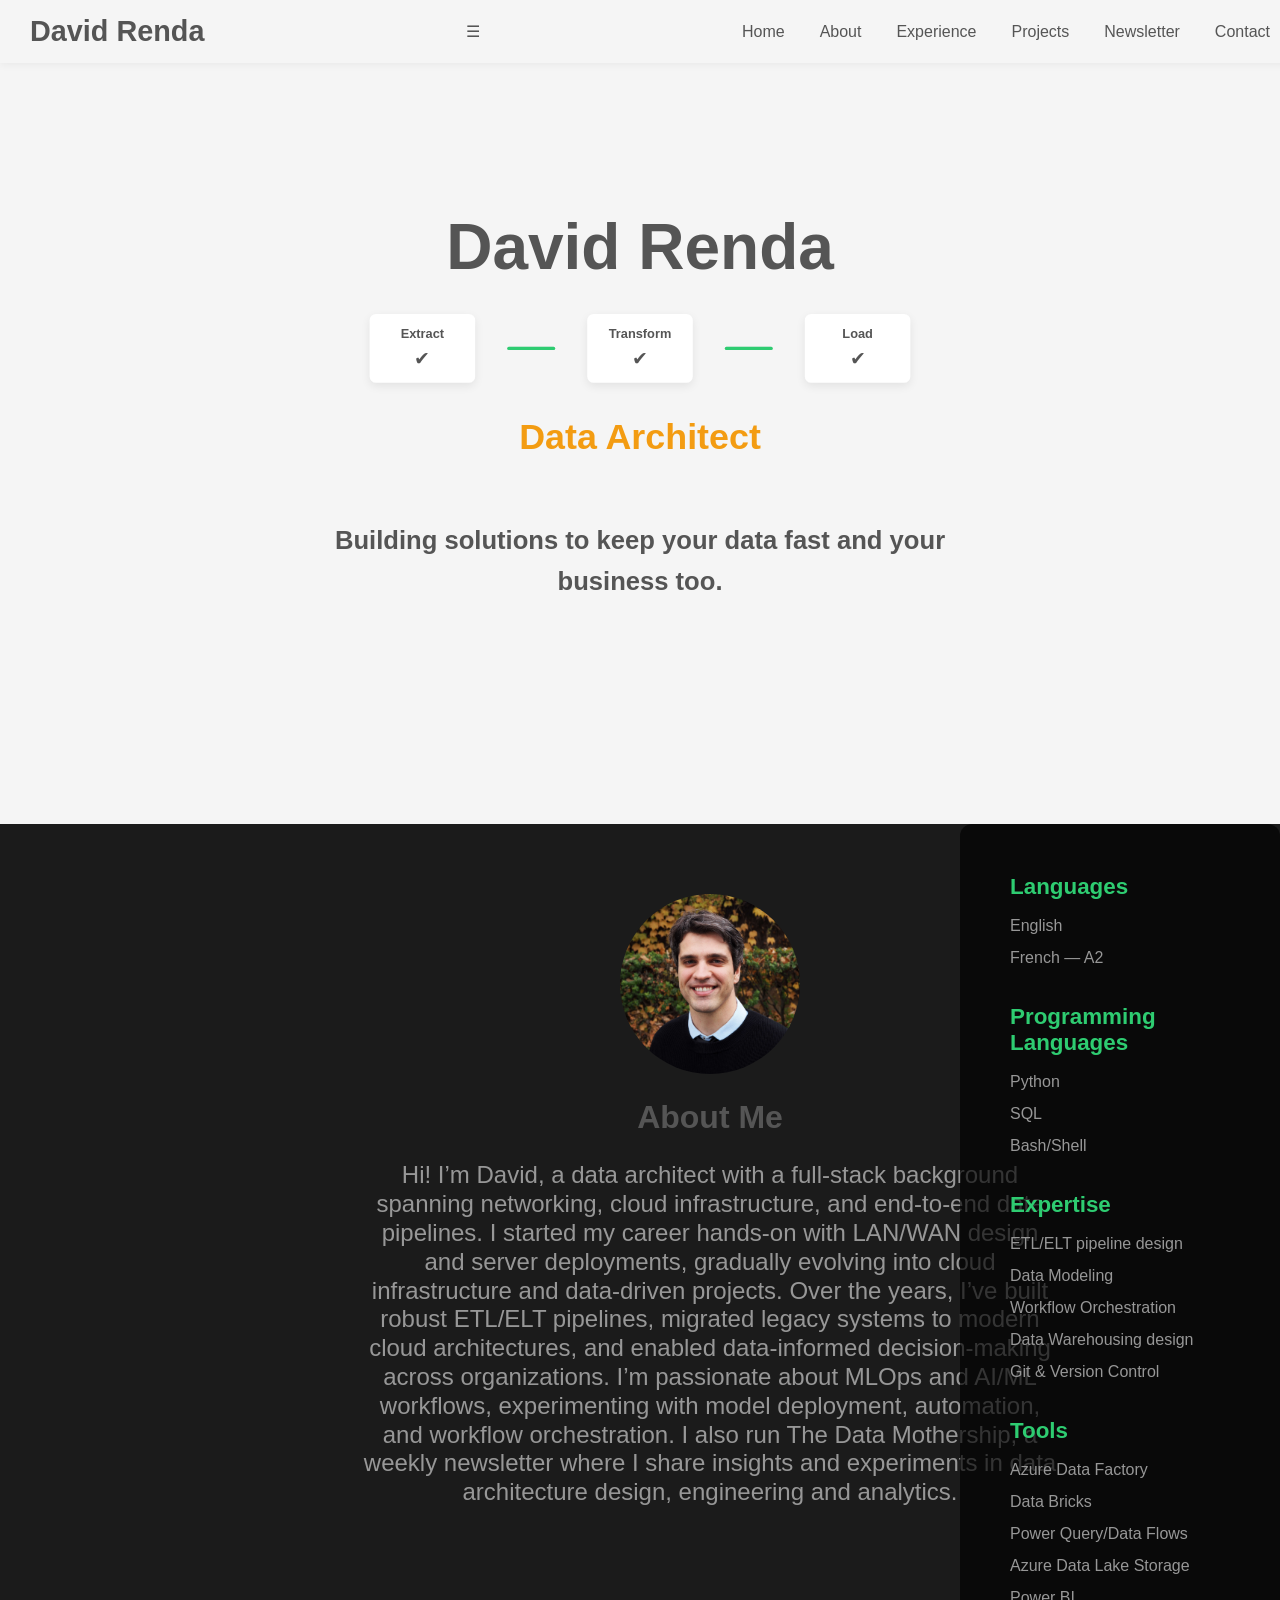
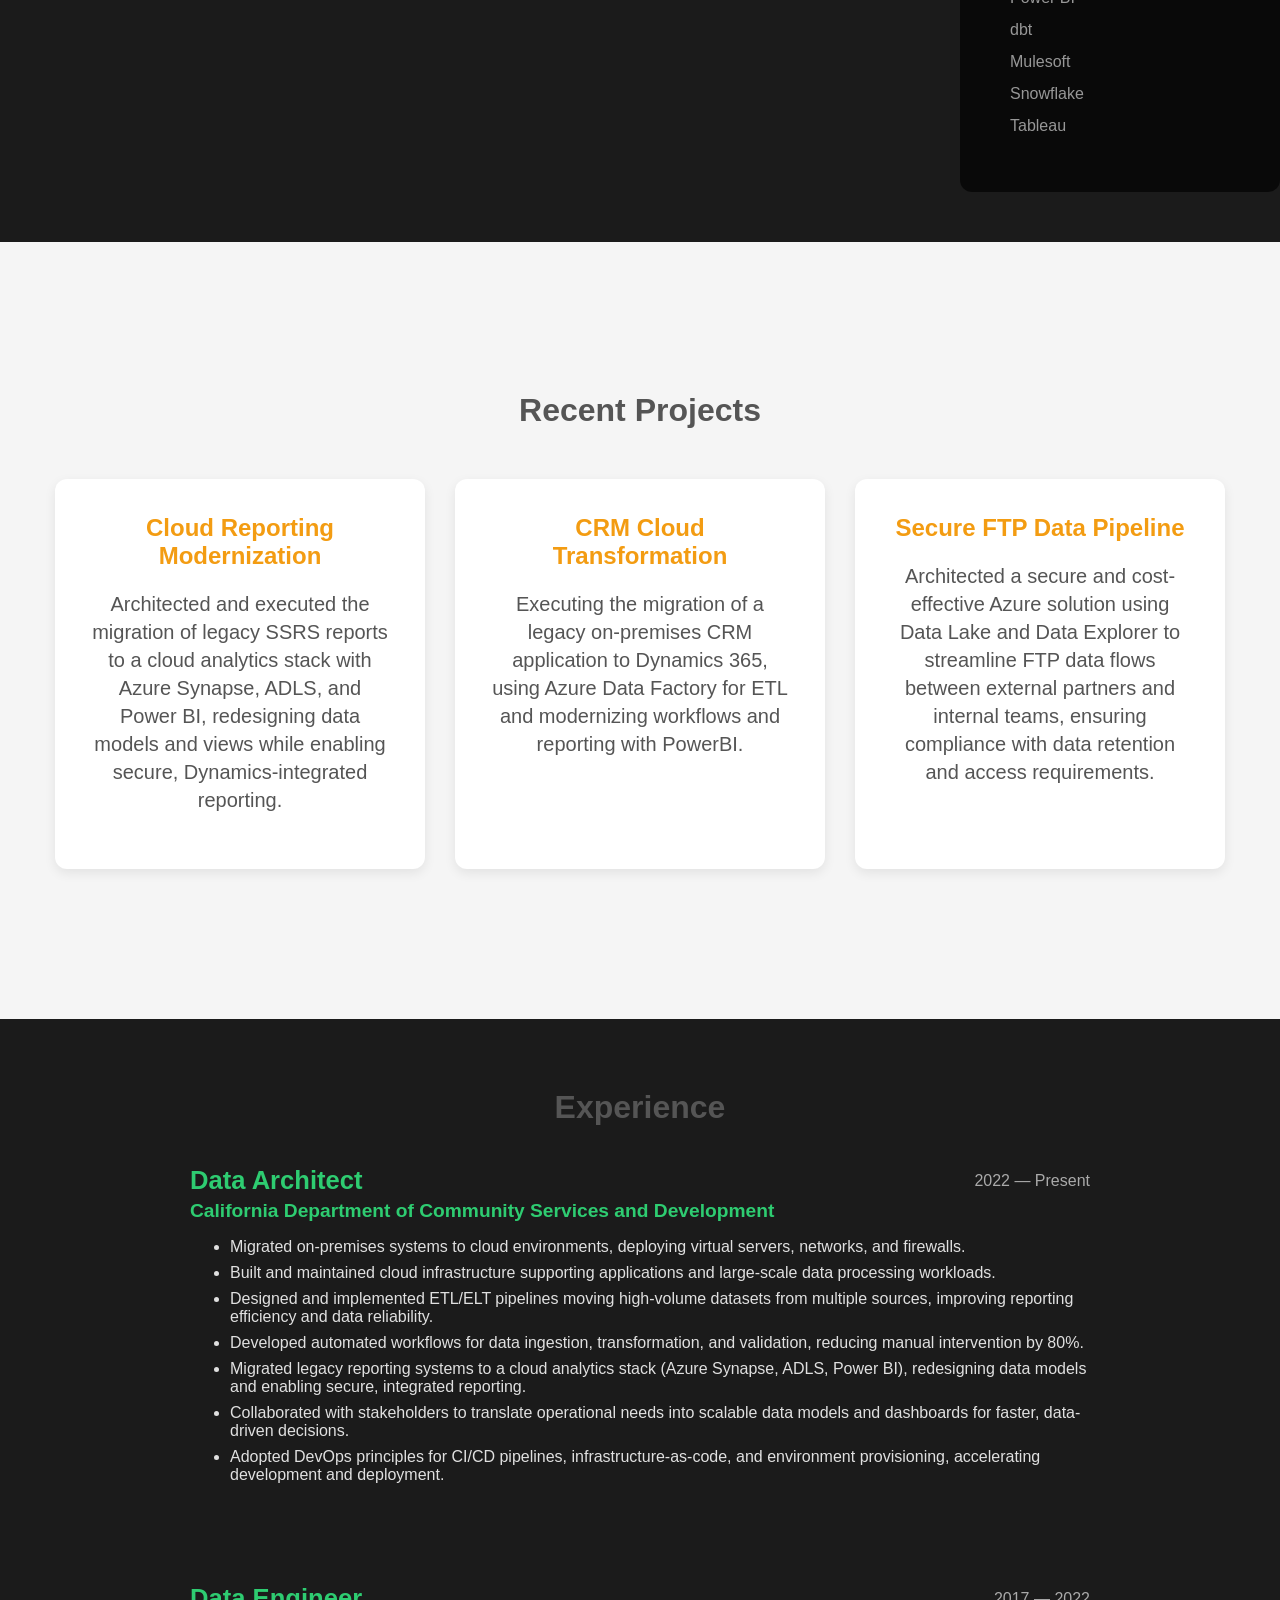
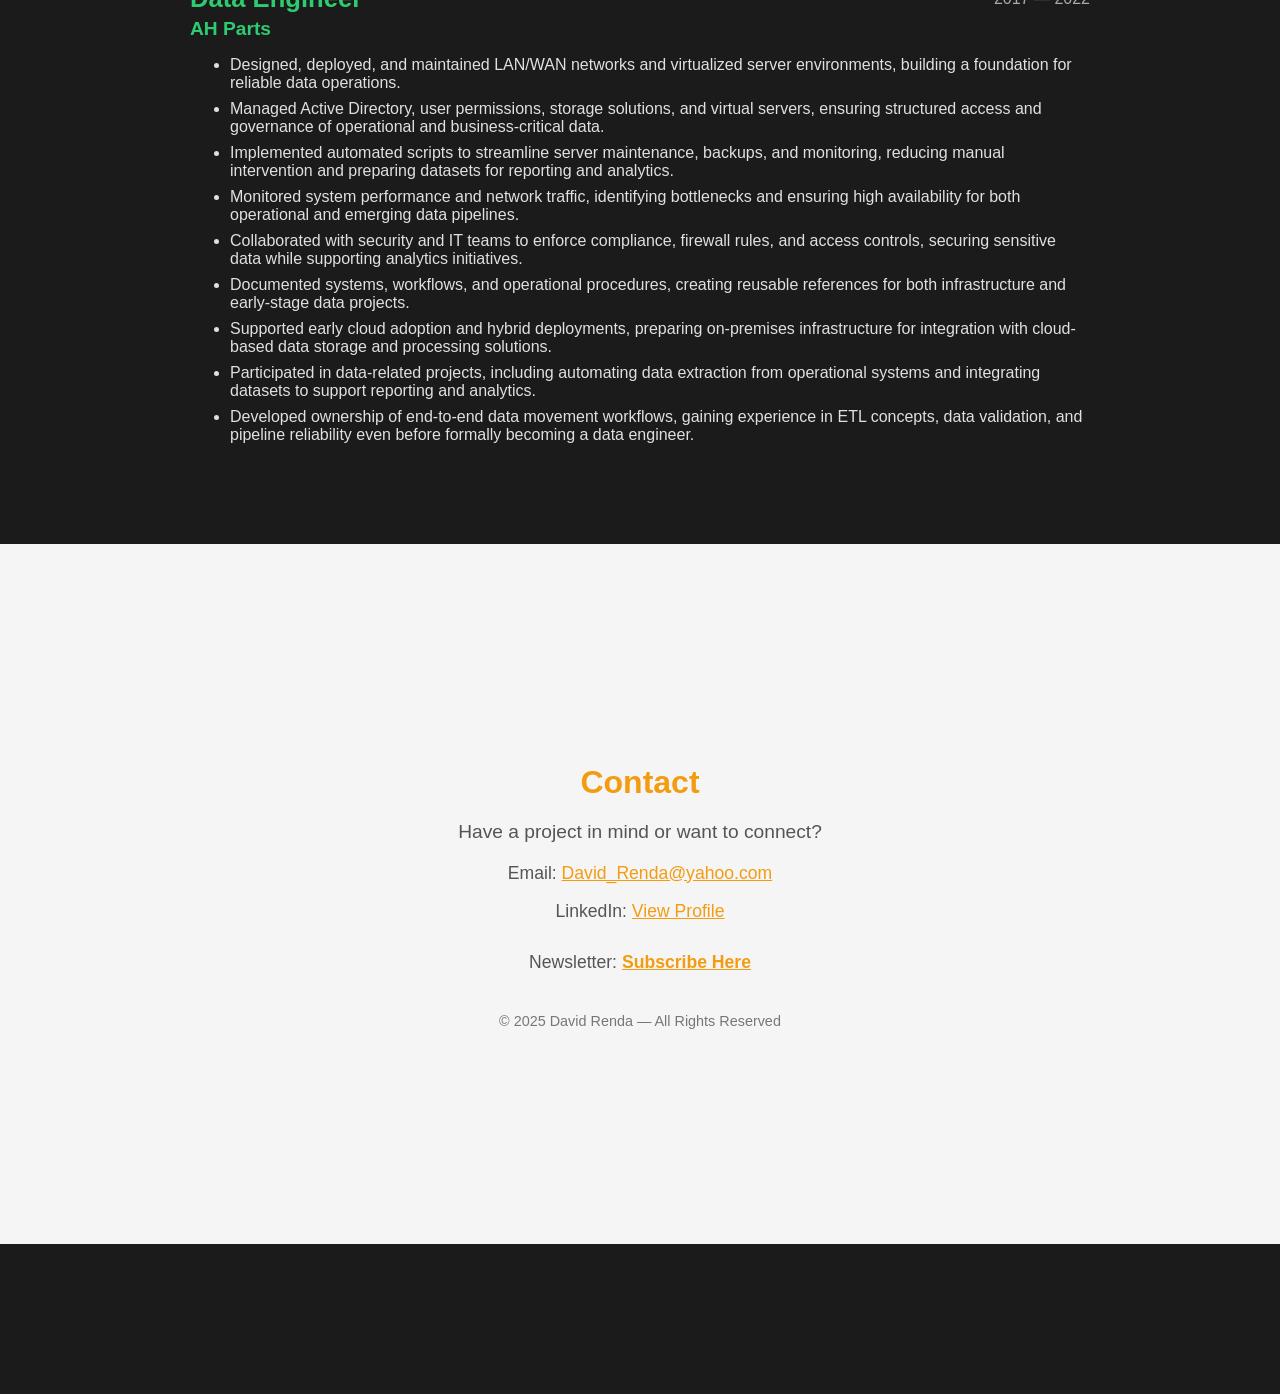
==== index.html @ 86dc1b5b "initial commit - MyWebsiteLocal" ====
<!DOCTYPE html>
<html lang="en">
<head>
<meta charset="UTF-8">
<meta name="viewport" content="width=device-width, initial-scale=1.0">
<title>ETL Pipeline Animation</title>
<style>
  body {
    background: #f5f5f5;
    font-family: 'Inter', sans-serif;
    margin: 0;
    color: #555555;
    
  }

  /* Header */
  header {
    width: 100%;
    background: #f5f5f5;
    display: flex;
    justify-content: space-between;
    align-items: center;
    padding: 15px 30px;
    box-shadow: 0 2px 8px rgba(0,0,0,0.05);
    position: fixed;
    top: 0;
    z-index: 1000;
  }

  .logo {
    font-size: 1.8rem;
    font-weight: 700;
    color: #555555;
    text-decoration: none;
  }
  .logo:hover {
    color: #414141;
  }
  nav {
  display: flex;
  justify-content: flex-end;
  margin-right: 40px;  /* moves it left */
}


  nav ul {
    list-style: none;
    display: flex;
    gap: 35px;
    margin: 0;
    padding: 0;
  }

  nav ul li a {
    text-decoration: none;
    color: #555555;
    font-weight: 500;
    transition: color 0.2s;
  }

  nav ul li a:hover {
    color: #1d1d1d;
  }

  /* Content */
  .content {
    display: flex;
    flex-direction: column;
    align-items: center;
    padding-top: 70px;
    width: 90%;
    max-width: 1000px;
    margin: 0 auto;
  }

  /* Pipeline Name */
  .pipeline-name {
    font-size: 4rem;
    font-weight: 700;
    color: #555555;
    padding-top: 20px;
    margin-bottom: 30px;
    text-align: center;
  }



  /* Pipeline Container */
  .pipeline-container {
    display: flex;
    flex-direction: column;
    align-items: center;
    margin-bottom: 150px;
      transform: scale(0.8);        /* adjust size (0.6–0.9 works well) */
  transform-origin: top center; /* keeps it centered and pulled upward */
  }

  .pipeline {
    display: flex;
    align-items: center;
    gap: 40px;
    margin-bottom: 2rem;
  }

  .stage {
    display: flex;
    flex-direction: column;
    align-items: center;
    min-width: 100px;
    padding: 1rem;
    border-radius: 8px;
    background: #fff;
    box-shadow: 0 4px 12px rgba(0,0,0,0.08);
    position: relative;
  }

  .stage-name {
    margin-bottom: 0.5rem;
    font-weight: 600;
  }

  .status {
    font-size: 1.5rem;
    opacity: 0;
    transition: opacity 0.3s;
    
  }

  .line {
    width: 60px;
    height: 4px;
    background: #ddd;
    border-radius: 2px;
    position: relative;
  }

  .line.active::after {
    content: '';
    position: absolute;
    left: 0;
    top: 0;
    height: 100%;
    width: 0%;
    background: #2ECC71;
    border-radius: 2px;
    animation: fillLine 0.8s forwards;
  }

  @keyframes fillLine {
    from { width: 0%; }
    to { width: 100%; }
  }

  /* Output Container */
  .output-container {
    position: relative;
    min-height: 150px; /* reserve vertical space */
    width: 100%;
    max-width: 500px;
    text-align: center;
    margin-top: 30px;
  }

  #running {
    font-weight: 700;
    font-size: 1.5rem;
    margin-top: 0px;
    color: #555555;
    position: absolute;
    top: 0;
    left: 0;
    width: 100%;
  }

.result {
  position: absolute;
  top: 0;

  left: 50%;
  transform: translateX(-50%);

  width: auto;          /* allow natural width */
  padding: 0 8px;

  white-space: nowrap;  /* <<< prevents wrapping */

  font-size: 2.8rem;
  font-weight: 700;
  color: #F39C12;
  min-height: 150px;
  margin-top: -20px;
  opacity: 0;
  transition: opacity 1s ease;
  text-align: left;
  display: block;
}


.result ul {
  list-style-type: disc;
  padding-left: 20px;  /* indent for bullets */
  margin: 0;
}

.result li {
  margin-bottom: 1em;  /* double spacing */
}






  .fade-in {
    opacity: 1 !important;
    transition: opacity 1.2s ease;
  }

  /* Section Titles */
  .section-title {
    font-size: 2rem;
    font-weight: 700;
    text-align: center;
    margin-top: 20px;
    margin-bottom: 0px;
    color: #555555;
  }
.about-layout {
  display: flex;
  flex-direction: column;   /* stacked, same as before */
  align-items: center;      /* keeps it centered */
  gap: 25px; 
  margin-top: 70px;               /* clean spacing between image + text */
}

  /* About Me */
  .about-me {
    font-size: 1.5rem;
    line-height: 1.2;
    text-align: center;
    max-width: 700px;
    color: #979797;
    margin-bottom: 120px;
  }

  .photo-circle {
    width: 180px;
    height: 180px;
    border-radius: 50%;
   
    margin: 0 auto auto;
    background-image: url('Portrait.jpg');
    background-size: 135%;
    background-position: 40% center;
    background-repeat: no-repeat;
    margin-bottom: -20px;
    
    
  }

  /* Projects Section */
  .projects {
    width: 100%;
    margin-bottom: 150px;
    margin-top: 150px;
    
  }

  .project-tiles {
    display: flex;
    gap: 30px;
    justify-content: center;
    flex-wrap: wrap;
  }

  .project-tile {
    background: #fff;
    flex: 1 1 250px;
    max-width: 300px;
    padding: 35px;
    border-radius: 12px;
    box-shadow: 0 4px 12px rgba(0,0,0,0.08);
    text-align: center;
    transition: transform 0.2s, box-shadow 0.2s;
    margin-top: 50px;
  }

  .project-tile:hover {
    transform: translateY(-5px);
    box-shadow: 0 8px 20px rgba(0,0,0,0.12);
  }

  .project-tile h3 {
    margin-top: 0;
    margin-bottom: 10px;
    font-size: 1.5rem;
    color: #F39C12;
  }

  .project-tile p {
    font-size: 1.25rem;
    color: #555555;
    line-height: 1.4;
  }
.experience-section {
  width: 100%;
  background: #1b1b1b;
  padding: 50px 0 150px 0;
  text-align: center;
}
.experience-item:first-of-type {
  margin-top: 40px; /* pushes companies downward */
}


.experience-inner {
  width: 90%;
  max-width: 900px;
  margin: 0 auto;
  text-align: left;
  color: #e0e0e0;
}

.experience-item {
  margin-bottom: 100px;
}

.exp-header {
  display: flex;
  justify-content: space-between;
  align-items: center;
}

.exp-header h3 {
  margin: 0;
  font-size: 1.6rem;
  color: #2ECC71;
}

.exp-date {
  font-size: 1rem;
  color: #aaaaaa;
}

.exp-company {
  margin: 5px 0 10px;
  font-size: 1.2rem;
  color: #2ECC71;
}

.exp-details li {
  margin-bottom: 8px;
}


about-section {
  width: 100%;
  background: #1b1b1b; /* slightly darker than #f5f5f5 */
  padding: 40px -40px;      /* spacing above & below */
  text-align: center;
}
.about-inner {
  width: 90%;
  max-width: 1000px;
  margin: 0 auto;     /* centers the content */
  text-align: center; /* matches your original design */
}
  /* Responsive */
  @media (max-width: 768px) {
    header {
      flex-direction: column;
      align-items: flex-start;
      padding: 15px 20px;
    }

    nav ul {
      flex-direction: column;
      gap: 10px;
      margin-top: 10px;
    }

    .project-tiles {
      flex-direction: column;
      gap: 20px;
      align-items: center;
    }
  }
  @keyframes blink {
  0%, 50%, 100% { opacity: 1; }
  25%, 75% { opacity: 0; }
}

.running-flash {
  animation: blink 1.5s linear 2; /* 2 blinks, 0.5s each */
}
.pipeline-wrapper {
  width: 100%;
  display: flex;
  flex-direction: column;
  align-items: center;       /* centers just the pipeline */
  margin-bottom: 120px;      /* spacing before About section */
  text-align: center;
}


.about-section {
  position: relative; /* needed for absolute children */
  width: 100%;
  background: #1b1b1b;
  padding: 40px, ;
  text-align: center;
  overflow: hidden; /* optional: prevent overlay spilling out */
  
}

.skills-overlay {
  /* or just remove this line */
  top: auto;          /* remove top offset */
  left: auto;         /* remove left offset */
  width: 22%;         /* keeps it beside About Me */
  max-width: 22%;
  background: rgba(0, 0, 0, 0.65);
  color: #2ECC71;
  padding: 25px;
  border-radius: 12px;
  display: flex;
  flex-direction: column;
  gap: 70px;
  box-sizing: border-box;
  text-align: left;
  z-index: 1;
  margin-bottom: 50px;
}

/* Section titles */
.skills-overlay h3 {
  margin: 0 0 10px 0;
  font-size: 1.4rem;
  font-weight: 700;
  color: #2ECC71;
}

/* List style */
.skills-overlay ul {
  list-style: none;
  padding-left: 0;
  margin: 0;
}

.skills-overlay li {
  font-size: 1rem;
    line-height: 2;
    text-align: left;
    max-width: 700px;
    color: #979797;   /* lighter gray for contrast */
    
}

/* OPTIONAL: different color for languages */
.languages-box li {
  font-size: 1rem;
    line-height: 2;
    text-align: left;
    max-width: 700px;
    color: #979797;
}

 .tagline {
    margin-top: -40px;
    font-size: 2rem;
    font-weight: 700;
    color: #555555;
    text-align: center;
    max-width: 800px;
    line-height: 1.6;
    margin-left: auto;
    margin-right: auto;
  }
.about-wrapper {
  display: flex;
  justify-content: center;
  align-items: flex-start; /* align to top */
  gap: 40px;
  position: relative;
}

.about-inner {
  flex: 1; /* fill remaining space */
}

.skills-overlay {
  flex: 0 0 25%;      /* fixed width on desktop */
  max-width: 500px;
  background: rgba(0,0,0,0.65);
  padding: 50px;
  border-radius: 12px;
  display: flex;
  flex-direction: column;
  gap: 30px;
  box-sizing: border-box;
  text-align: left;
  margin-left: -500px;
}

/* MOBILE RESPONSIVENESS */
@media (max-width: 768px) {

  /* Header: stack logo + nav */
  header {
    flex-direction: column;
    align-items: center;
    padding: 10px 15px;
  }

  nav ul {
    flex-direction: column;
    gap: 12px;
    margin: 10px 0 0 0;
  }

  /* Pipeline scaling */
  .pipeline-container {
    transform: scale(0.6); /* scale down for small screens */
    margin-bottom: -100px;
  }

  .pipeline-name {
    font-size: 2.5rem; /* smaller heading */
  }

  /* Pipeline stages shrink */
  .stage {
    min-width: 80px;
    padding: 0.5rem;
  }

  .line {
    width: 40px; /* shorter connecting lines */
  }

  /* About Section adjustments */
  .about-layout {
    flex-direction: column;
    gap: 20px;
  }

  .about-me {
    font-size: 1.1rem;
    line-height: 1.4;
    text-align: center;
    padding: 0 10px;
  }

  .photo-circle {
    width: 140px;
    height: 140px;
  }

  /* Project Tiles stacked */
  .project-tiles {
    flex-direction: column;
    align-items: center;
    gap: 20px;
  }

  .project-tile {
    width: 90%;
    max-width: 300px;
    padding: 25px;
  }

  /* Experience section adjustments */
  .experience-inner {
    width: 95%;
  }

  .exp-header h3 {
    font-size: 1.3rem;
  }

  .exp-company {
    font-size: 1rem;
  }

  .exp-details li {
    font-size: 0.9rem;
  }

  /* Contact section */
  #contact {
    padding: 150px 20px;
  }

  #contact p {
    font-size: 1rem;
  }

  /* Tagline */
  .tagline {
    font-size: 1.4rem;
    margin-top: 20px;
  }

 .about-wrapper {
    display: flex;
    justify-content: center;
    align-items: flex-start;
    gap: 40px;
    position: relative;
  }

  .skills-overlay {
    flex: 0 0 22%;
    max-width: 22%;
    min-width: 200px;
    background: rgba(0,0,0,0.65);
    padding: 25px;
    border-radius: 12px;
    display: flex;
    flex-direction: column;
    gap: 70px;
    box-sizing: border-box;
    text-align: left;
  }

  @media (max-width: 900px) {
    .about-wrapper {
      flex-direction: column;
      align-items: center;
      gap: 20px;
    }

    .skills-overlay {
      flex: none;
      width: 90%;
      margin: 0 auto;
      padding: 20px;
      gap: 30px;
    }

    .skills-overlay > div {
      flex-direction: column;
      align-items: flex-start;
    }
  }

  

@media (max-width: 768px) {
  header {
    display: flex;
    justify-content: space-between; /* logo left, hamburger right */
    align-items: center;            /* vertically center items */
    padding: 10px 20px;
    position: relative;             /* for dropdown nav */
  }

  .logo {
    margin: 0;                      /* remove any default margin */
    line-height: 1;                 /* align text properly */
    font-size: 1.8rem;              /* same as desktop */
  }

  .hamburger {
    display: block;
    font-size: 2rem;
    cursor: pointer;
    line-height: 1;                 /* vertically aligned with logo */
    z-index: 1100;                  /* above dropdown */
  }

  nav {
    position: absolute;
    top: 60px;                      /* just below header */
    right: 0;                        /* align to right edge of header */
    background: #f5f5f5;
    border-radius: 8px;
    overflow: hidden;
    max-height: 0;
    width: 200px;
    transition: max-height 0.3s ease;
    box-shadow: 0 4px 12px rgba(0,0,0,0.1);
    z-index: 1000;
  }

  nav.open {
    max-height: 500px;
  }

  nav ul {
    display: flex;
    flex-direction: column;
    align-items: left;        /* items left-aligned inside dropdown */
    padding: 10px;
    gap: 10px;
  }

  nav ul li {
    width: 100%;
  }
}

html, body {
  overflow-x: hidden;
}



</style>
</head>
<body id="home">
<!-- Dark vertical underlay -->
<div class="underlay"></div>

<header>
  <a href="#home" class="logo">David Renda</a>
  <div class="hamburger" onclick="toggleMenu()">☰</div>
  <nav>
    <ul>
      <li><a href="#home">Home</a></li>
      <li><a href="#about">About</a></li>
      <li><a href="#experience">Experience</a></li>
      <li><a href="#projects">Projects</a></li>
      <li><a href="https://thedatamothership.substack.com/" target="_blank">Newsletter</a></li>
      <li><a href="#contact">Contact</a></li>
    </ul>
  </nav>
</header>


<div class="content">
<div class="pipeline-wrapper"></div>
  <!-- Name above pipeline -->
  <div class="pipeline-name"> David <span class="last-name">Renda</span></div>

  <div class="pipeline-container">
    <div class="pipeline">
      <div class="stage" id="extract">
        <div class="stage-name">Extract</div>
        <div class="status">✔︎</div>
      </div>
      <div class="line" id="line1"></div>
      <div class="stage" id="transform">
        <div class="stage-name">Transform</div>
        <div class="status">✔︎</div>
      </div>
      <div class="line" id="line2"></div>
      <div class="stage" id="load">
        <div class="stage-name">Load</div>
        <div class="status">✔︎</div>
      </div>
    </div>

    <!-- Output Container -->
    <div class="output-container">
      <div id="running">Running pipeline: [ job_title ]</div>
      <div class="result" id="result"></div>
    </div>
    <div class="tagline">
  Building solutions to keep your data fast and your business too.
</div>
  </div>
</div>

 <div class="about-section">
  <div class="about-wrapper">
    <!-- About Inner -->
    <div class="about-inner">
      <div class="about-layout">
        <div class="photo-circle"></div>
        <div class="section-title" id="about">About Me</div>
        <div class="about-me">
         Hi! I’m David, a data architect with a full-stack background spanning networking, cloud infrastructure, and end-to-end data pipelines. I started my career hands-on with LAN/WAN design and server deployments, gradually evolving into cloud infrastructure and data-driven projects. Over the years, I’ve built robust ETL/ELT pipelines, migrated legacy systems to modern cloud architectures, and enabled data-informed decision-making across organizations.

I’m passionate about MLOps and AI/ML workflows, experimenting with model deployment, automation, and workflow orchestration. I also run The Data Mothership, a weekly newsletter where I share insights and experiments in data architecture design, engineering and analytics.</div>
      </div>
    </div>

    <!-- Skills Overlay -->
    <div class="skills-overlay">
      <div class="languages-box">
        <h3>Languages</h3>
        <ul>
          <li>English</li>
          <li>French — A2</li>
        </ul>
      </div>
      <div class="programming-language-box">
        <h3>Programming Languages</h3>
        <ul>
          <li>Python</li>
          <li>SQL</li>
          <li>Bash/Shell</li>
        </ul>
      </div>
      <div class="skills-box">
        <h3>Expertise</h3>
        <ul>
          <li>ETL/ELT pipeline design</li>
          <li>Data Modeling</li>
          <li>Workflow Orchestration</li>
          <li>Data Warehousing design</li>
          <li>Git & Version Control</li>
        </ul>
        </div>
        <div class="tools-box">
        <h3>Tools</h3>
        <ul>
          <li>Azure Data Factory</li>
          <li>Data Bricks</li>
          <li>Power Query/Data Flows</li>
          <li>Azure Data Lake Storage</li>
          <li>Power BI</li>
          <li>dbt</li>
          <li>Mulesoft</li>
          <li>Snowflake</li>
          <li>Tableau</li>
        </ul>
      </div>
      </div>
    </div>
  </div>
</div>

 
  <!-- Projects Section -->
  <div class="projects" id="projects">
    <div class="section-title">Recent Projects</div>
    <div class="project-tiles">
      <div class="project-tile">
        <h3>Cloud Reporting Modernization</h3>
        <p>Architected and executed the migration of legacy SSRS reports to a cloud analytics stack with Azure Synapse, ADLS, and Power BI, redesigning data models and views while enabling secure, Dynamics-integrated reporting.</p>
      </div>
      <div class="project-tile">
        <h3>CRM Cloud Transformation</h3>
        <p>Executing the migration of a legacy on-premises CRM application to Dynamics 365, using Azure Data Factory for ETL and modernizing workflows and reporting with PowerBI.</p>
      </div>
      <div class="project-tile">
        <h3>Secure FTP Data Pipeline</h3>
        <p>Architected a secure and cost-effective Azure solution using Data Lake and Data Explorer to streamline FTP data flows between external partners and internal teams, ensuring compliance with data retention and access requirements.</p>
      </div>
    </div>
  </div>
<section id="experience" class="experience-section">
  <div class="experience-inner">

    <h2 class="section-title">Experience</h2>

    <div class="experience-item">
      <div class="exp-header">
        <h3>Data Architect</h3>
        <span class="exp-date">2022 — Present</span>
      </div>
      <h4 class="exp-company">California Department of Community Services and Development</h4>
      <ul class="exp-details">
        <li>Migrated on-premises systems to cloud environments, deploying virtual servers, networks, and firewalls.</li>
  <li>Built and maintained cloud infrastructure supporting applications and large-scale data processing workloads.</li>
      <li>Designed and implemented ETL/ELT pipelines moving high-volume datasets from multiple sources, improving reporting efficiency and data reliability.</li>
      <li>Developed automated workflows for data ingestion, transformation, and validation, reducing manual intervention by 80%. </li>
      <li>Migrated legacy reporting systems to a cloud analytics stack (Azure Synapse, ADLS, Power BI), redesigning data models and enabling secure, integrated reporting.</li>
      <li>Collaborated with stakeholders to translate operational needs into scalable data models and dashboards for faster, data-driven decisions.</li>
      <li>Adopted DevOps principles for CI/CD pipelines, infrastructure-as-code, and environment provisioning, accelerating development and deployment.</li>
      </ul>
    </div>

    <div class="experience-item">
      <div class="exp-header">
        <h3>Data Engineer</h3>
        <span class="exp-date">2017 — 2022</span>
      </div>
      <h4 class="exp-company">AH Parts</h4>
      <ul class="exp-details">
        <li>Designed, deployed, and maintained LAN/WAN networks and virtualized server environments, building a foundation for reliable data operations.</li>
    <li>Managed Active Directory, user permissions, storage solutions, and virtual servers, ensuring structured access and governance of operational and business-critical data.</li>
    <li>Implemented automated scripts to streamline server maintenance, backups, and monitoring, reducing manual intervention and preparing datasets for reporting and analytics.</li>
    <li>Monitored system performance and network traffic, identifying bottlenecks and ensuring high availability for both operational and emerging data pipelines.</li>
    <li>Collaborated with security and IT teams to enforce compliance, firewall rules, and access controls, securing sensitive data while supporting analytics initiatives.</li>
    <li>Documented systems, workflows, and operational procedures, creating reusable references for both infrastructure and early-stage data projects.</li>
    <li>Supported early cloud adoption and hybrid deployments, preparing on-premises infrastructure for integration with cloud-based data storage and processing solutions.</li>
    <li>Participated in data-related projects, including automating data extraction from operational systems and integrating datasets to support reporting and analytics.</li>
    <li>Developed ownership of end-to-end data movement workflows, gaining experience in ETL concepts, data validation, and pipeline reliability even before formally becoming a data engineer.</li>
      </ul>
    </div>




</div>


  <!-- Contact Section -->
  <section id="contact" style="background-color:#f5f5f5; color:55555; padding:200px 60px; text-align:center;">
    <h2 class="section-title" style="color:#F39C12;">Contact</h2>

    <p style="font-size:1.2rem; margin-top:20px;">
      Have a project in mind or want to connect?
    </p>

    <p style="font-size:1.1rem; margin:5px 0;">
      Email: <a href="mailto:David_Renda@yahoo.com" style="color:#F39C12;">David_Renda@yahoo.com</a>
    </p>

    <p style="font-size:1.1rem; margin-bottom:30px;">
      LinkedIn: <a href="https://google.com" target="_blank" style="color:#F39C12;">View Profile</a>
    </p>
<p style="font-size:1.1rem; margin:5px 0;">
  Newsletter: <a href="https://thedatamothership.substack.com/" target="_blank" style="color:#F39C12; font-weight:700;">Subscribe Here</a>
</p>
    <p style="font-size:0.9rem; margin-top:40px; color:#777;">
      © 2025 David Renda — All Rights Reserved
    </p>
  </section>
<script>
const stages = ['extract', 'transform', 'load'];
const lines = ['line1', 'line2'];
const resultEl = document.getElementById('result');
const runningEl = document.getElementById('running');
const stageStatus = {
  extract: document.querySelector('#extract .status'),
  transform: document.querySelector('#transform .status'),
  load: document.querySelector('#load .status'),
};

const roles = [
"Data Architect",
"Business Analyst",  
"Data Engineer",
"MLOps Engineer"

  
];

function runPipeline() {
  // Reset result
  resultEl.innerHTML = "";
  resultEl.style.opacity = 0;
  resultEl.classList.remove("fade-in");

  // Show running text and start blink
  runningEl.style.opacity = 1;
  runningEl.classList.add("running-flash");

  // Reset stages visuals
  stages.forEach(stage => stageStatus[stage].style.opacity = 0);
  lines.forEach(line => {
    const el = document.getElementById(line);
    el.classList.remove('active');
    void el.offsetWidth; // force reflow to restart css animation
  });

  // Animate stages sequentially; call showResults when 'load' stage runs
  let delay = 0;
  stages.forEach((stage, i) => {
    setTimeout(() => {
      stageStatus[stage].style.opacity = 1;
      if (i < lines.length) document.getElementById(lines[i]).classList.add('active');

      if (stage === 'load') {
        showResults();
      }
    }, delay);
    delay += 900;
  });
}

let roleIndex = 0;

function showResults() {
  // Stop blinking immediately
  runningEl.classList.remove("running-flash");

  // 20% chance to show the simple error text
  const shouldFail = Math.random() < 0.0;

  if (shouldFail) {
    // show plain error text
    resultEl.textContent = 'error: column mismatch';
    resultEl.style.color = '#555555'; // red
    // fade in result
    requestAnimationFrame(() => {
      resultEl.classList.add("fade-in");
      resultEl.style.opacity = 0;
    });

    // fade out running text (so it disappears while error is shown)
    runningEl.style.transition = "opacity 0.4s ease";
    runningEl.style.opacity = 0;

    // after display time, reset running text and retry same role (do not advance)
    setTimeout(() => {
      resultEl.style.opacity = 0;
      runningEl.style.opacity = 1; // reset for next run
      runPipeline();
    }, 1500);

    return; // do not advance roleIndex
  }

  // SUCCESS: show the current role
  const role = roles[roleIndex];
  resultEl.textContent = role;
  resultEl.style.color = ''; // restore default color
  requestAnimationFrame(() => {
    resultEl.classList.add("fade-in");
    resultEl.style.opacity = 1;
  });

  // advance to next role for next pipeline run
  roleIndex = (roleIndex + 1) % roles.length;

  // fade out running text (so it disappears while result is visible)
  runningEl.style.transition = "opacity 0.4s ease";
  runningEl.style.opacity = 0;

  // after display time, clear and start next pipeline
  setTimeout(() => {
    resultEl.style.opacity = 0;
    runningEl.style.opacity = 1; // reset for next run
    runPipeline();
  }, 1500);
}

// kick things off
runPipeline();
</script>
<script>
function toggleMenu() {
  document.querySelector("nav").classList.toggle("open");
}
</script>


</body>
</html>
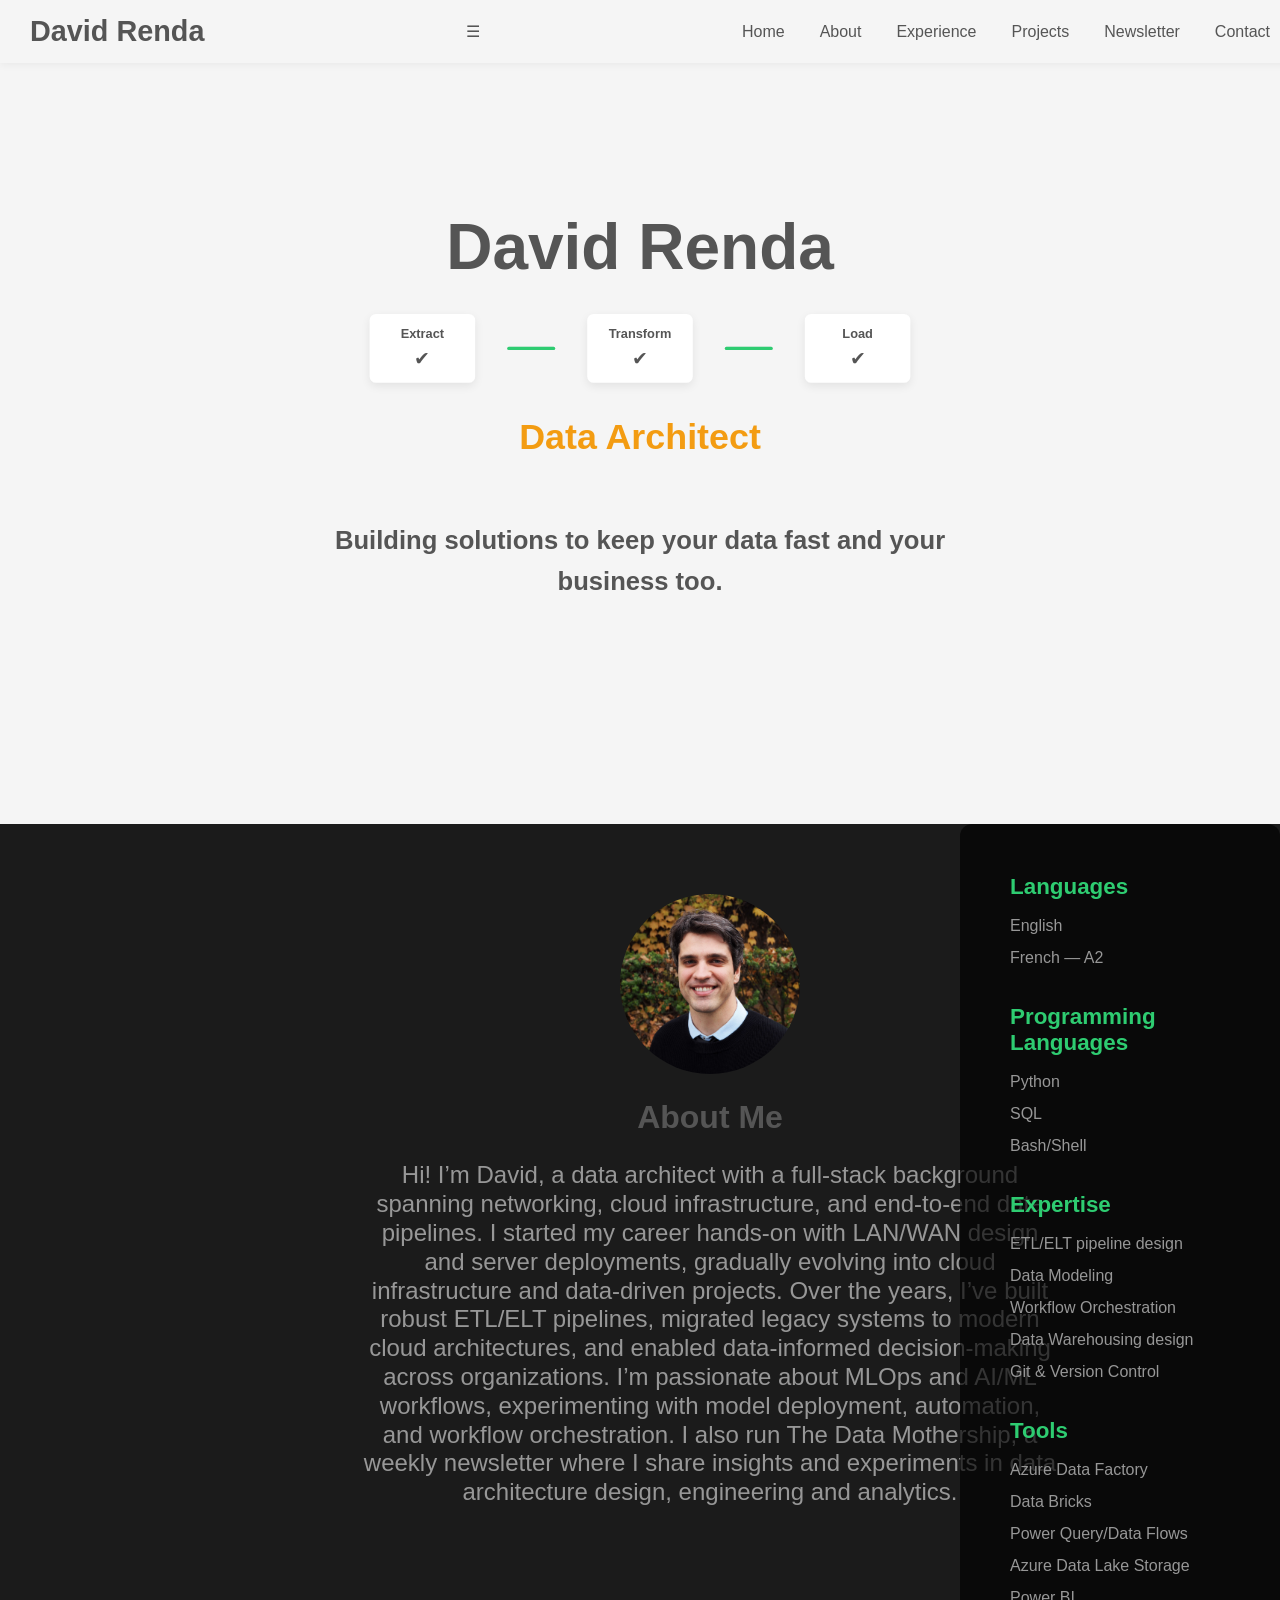
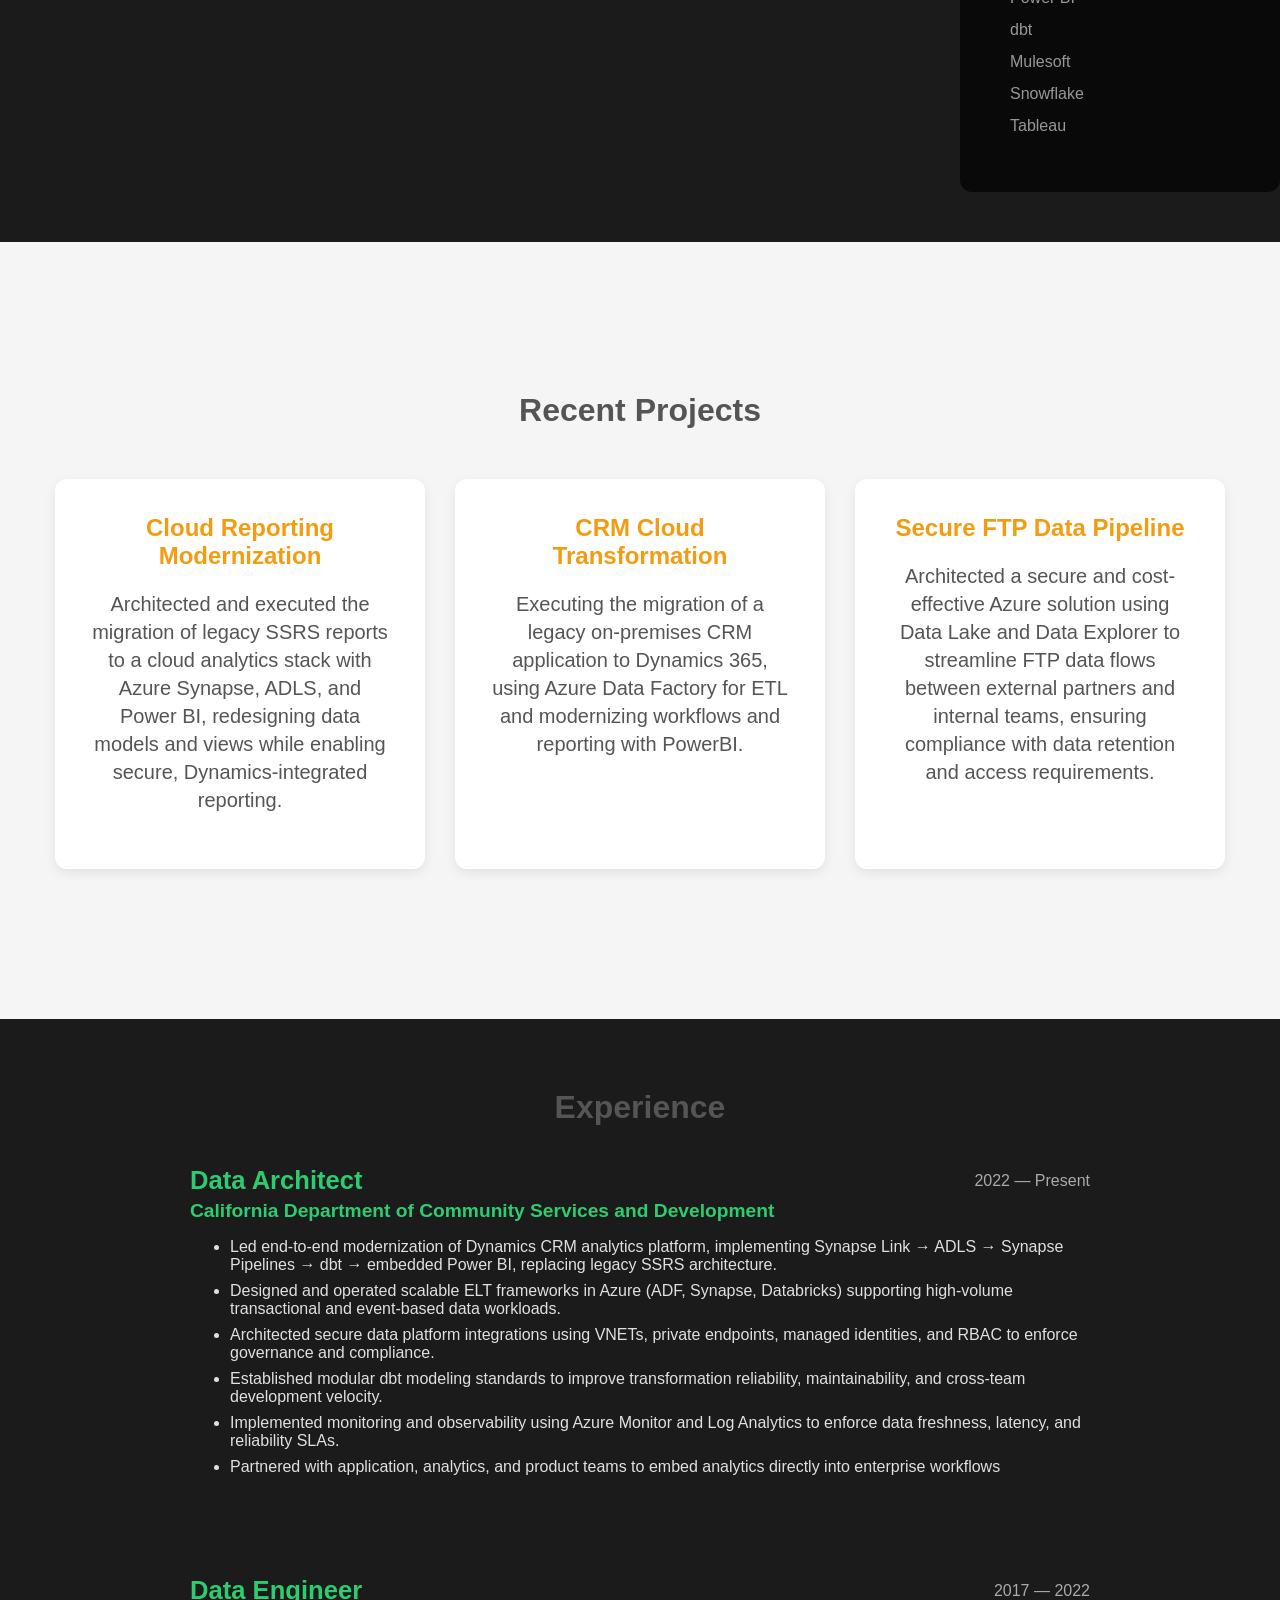
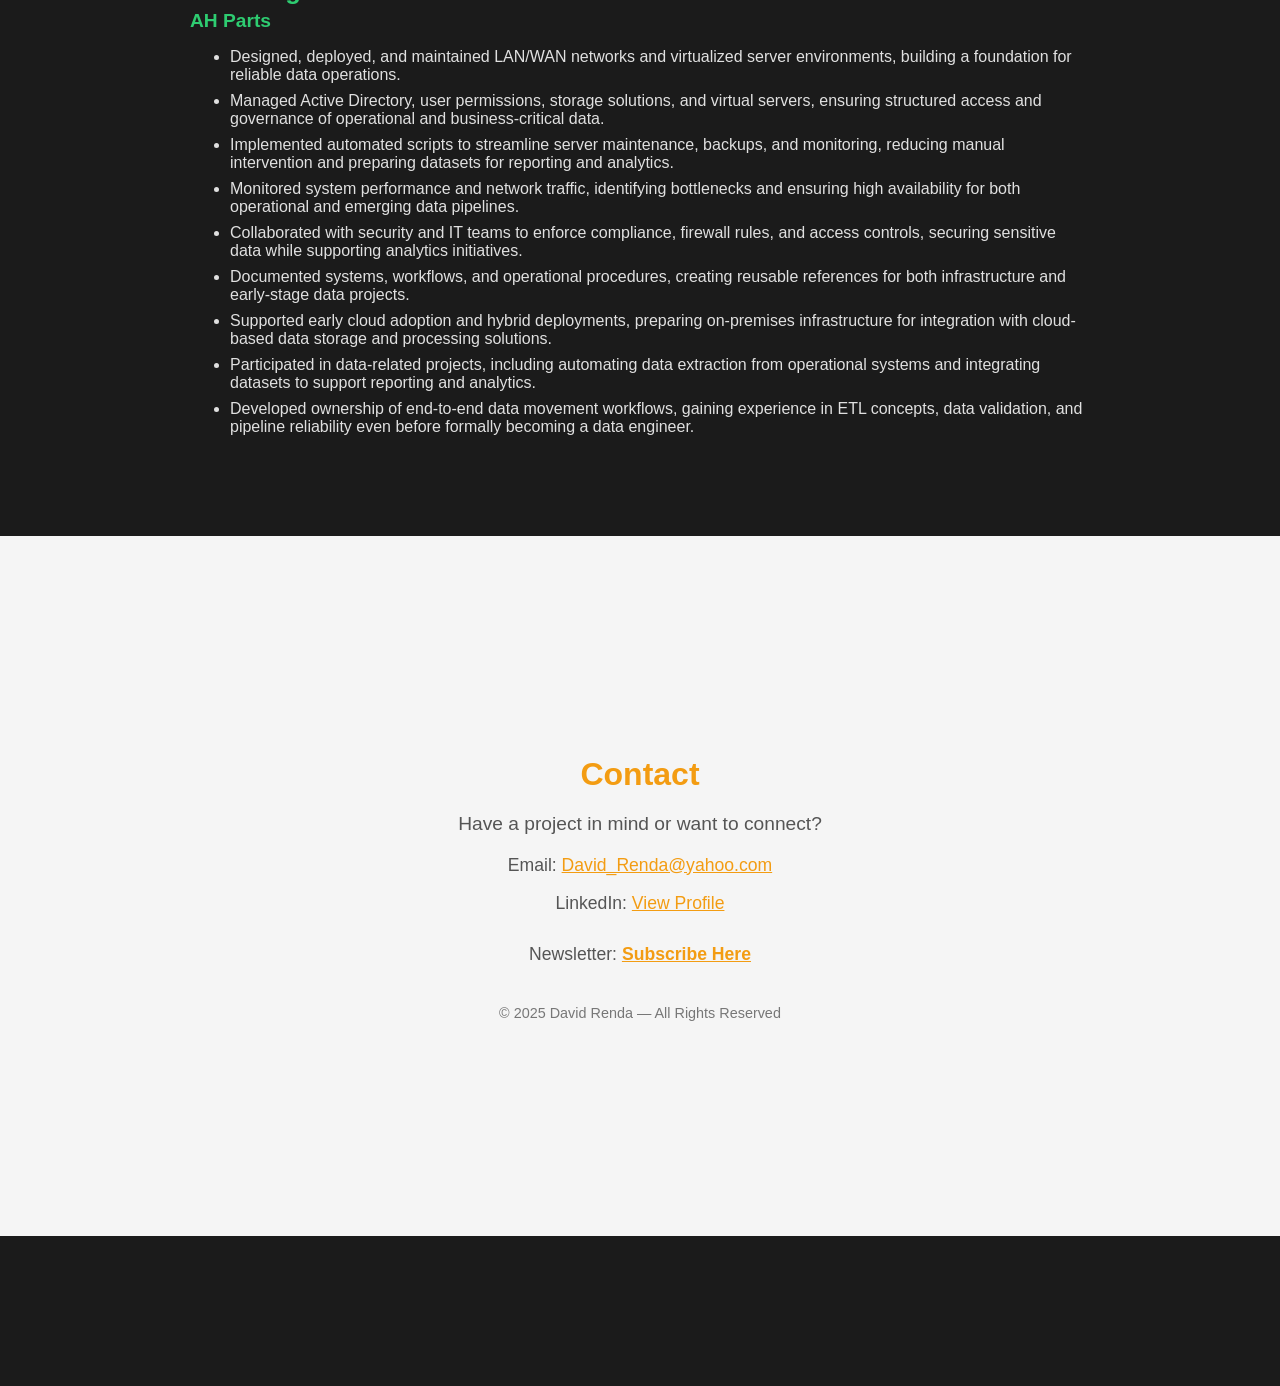
==== commit 4449ac57: "initial commit - MyWebsiteLocal" ====
--- a/index.html
+++ b/index.html
@@ -853,13 +853,22 @@
       </div>
       <h4 class="exp-company">California Department of Community Services and Development</h4>
       <ul class="exp-details">
-        <li>Migrated on-premises systems to cloud environments, deploying virtual servers, networks, and firewalls.</li>
-  <li>Built and maintained cloud infrastructure supporting applications and large-scale data processing workloads.</li>
-      <li>Designed and implemented ETL/ELT pipelines moving high-volume datasets from multiple sources, improving reporting efficiency and data reliability.</li>
-      <li>Developed automated workflows for data ingestion, transformation, and validation, reducing manual intervention by 80%. </li>
-      <li>Migrated legacy reporting systems to a cloud analytics stack (Azure Synapse, ADLS, Power BI), redesigning data models and enabling secure, integrated reporting.</li>
-      <li>Collaborated with stakeholders to translate operational needs into scalable data models and dashboards for faster, data-driven decisions.</li>
-      <li>Adopted DevOps principles for CI/CD pipelines, infrastructure-as-code, and environment provisioning, accelerating development and deployment.</li>
+        <li>Led end-to-end modernization of Dynamics CRM analytics platform, implementing Synapse Link
+→ ADLS → Synapse Pipelines → dbt → embedded Power BI, replacing legacy SSRS architecture.</li>
+<li>Designed and operated scalable ELT frameworks in Azure (ADF, Synapse, Databricks) supporting
+high-volume transactional and event-based data workloads.</li>
+<li>Architected secure data platform integrations using VNETs, private endpoints, managed
+identities, and RBAC to enforce governance and compliance.</li>
+<li>Established modular dbt modeling standards to improve transformation reliability,
+maintainability, and cross-team development velocity.</li>
+<li>Implemented monitoring and observability using Azure Monitor and Log Analytics to enforce
+data freshness, latency, and reliability SLAs.</li>
+<li>Partnered with application, analytics, and product teams to embed analytics directly into
+enterprise workflows</li>
+
+
+  
+   
       </ul>
     </div>
 
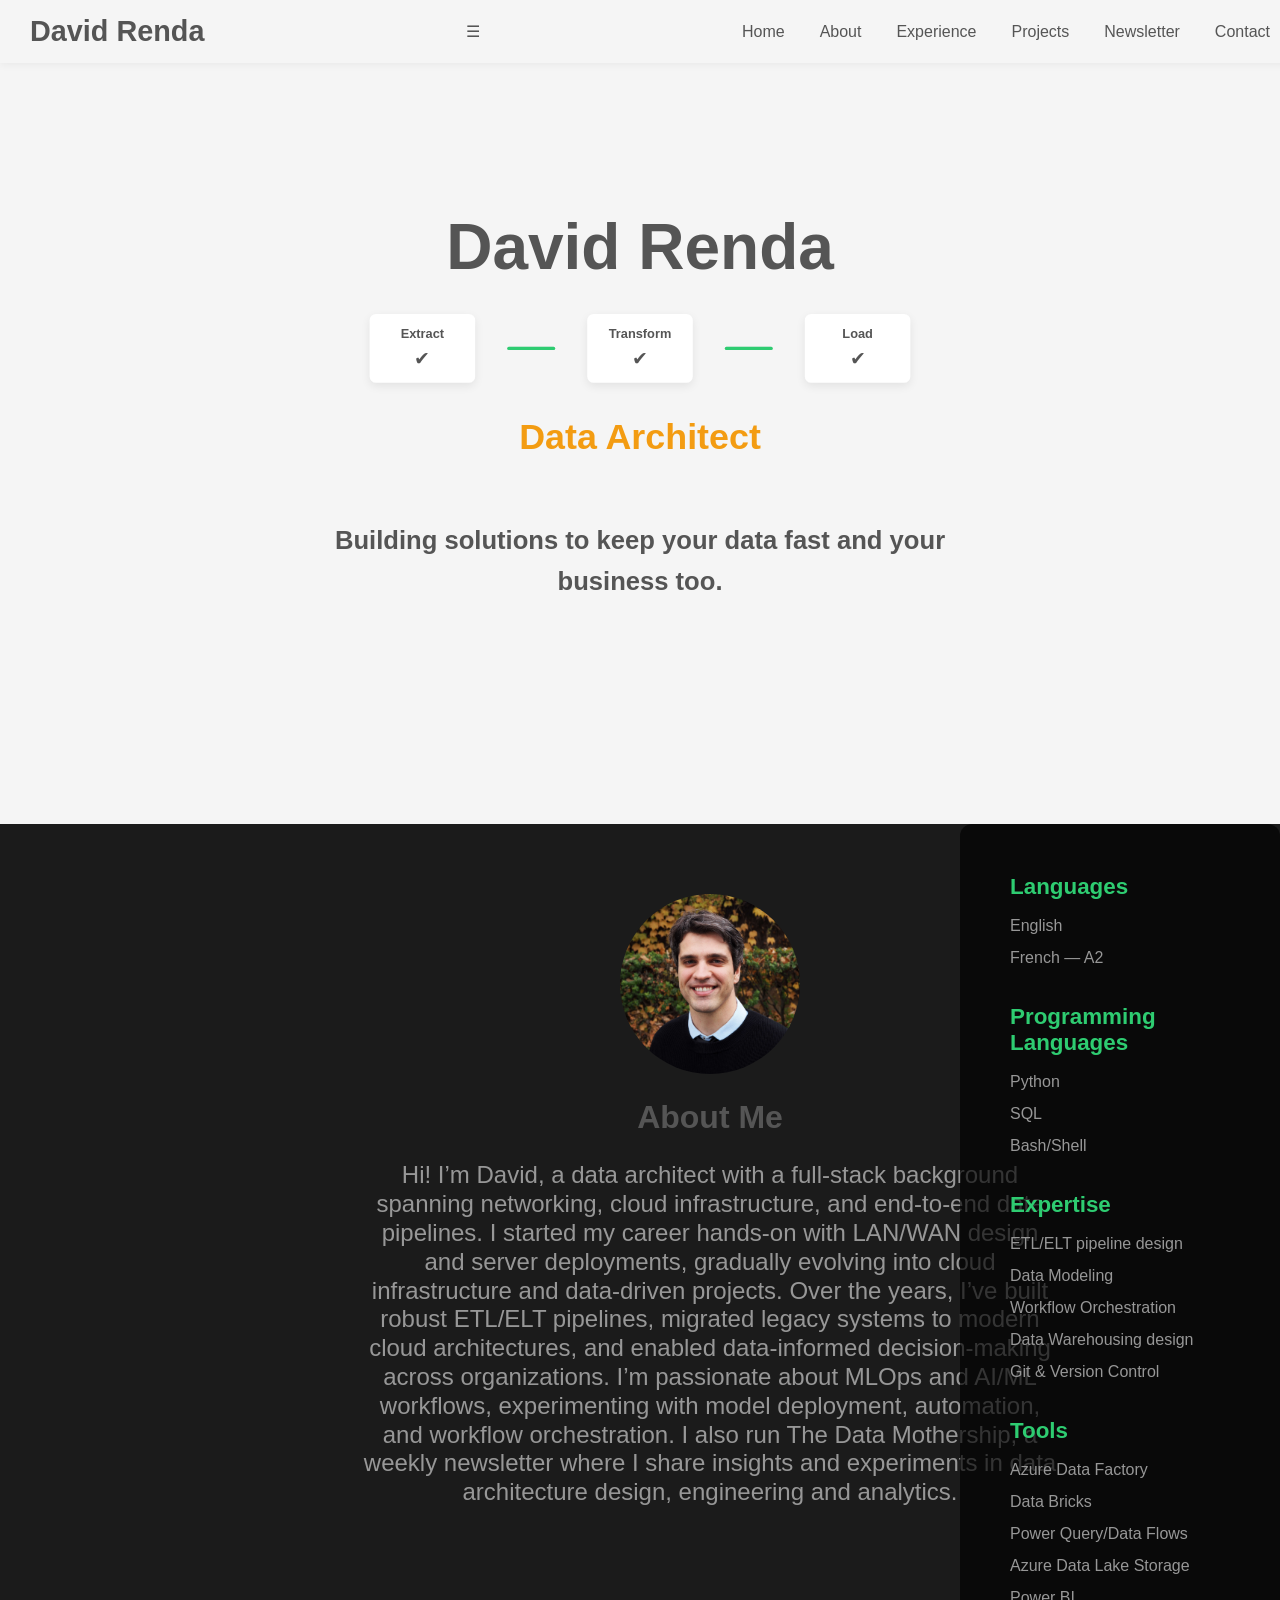
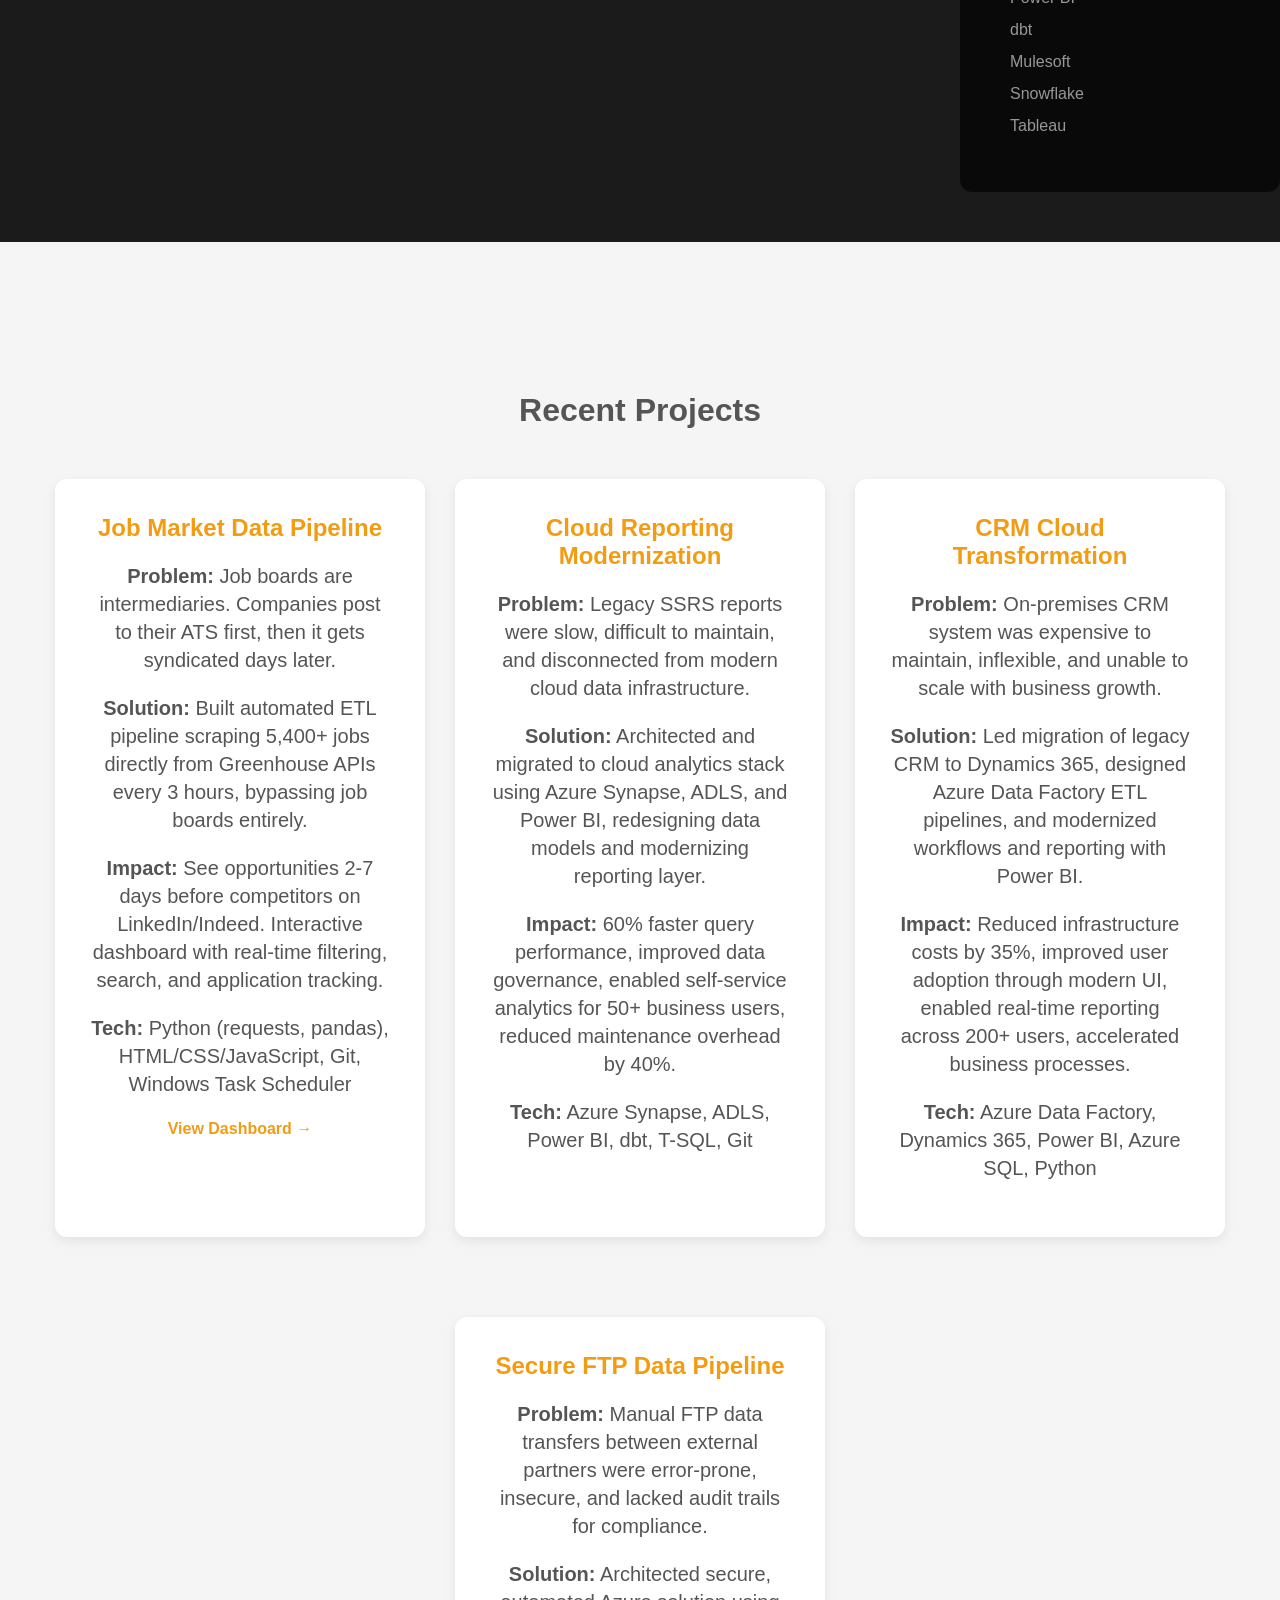
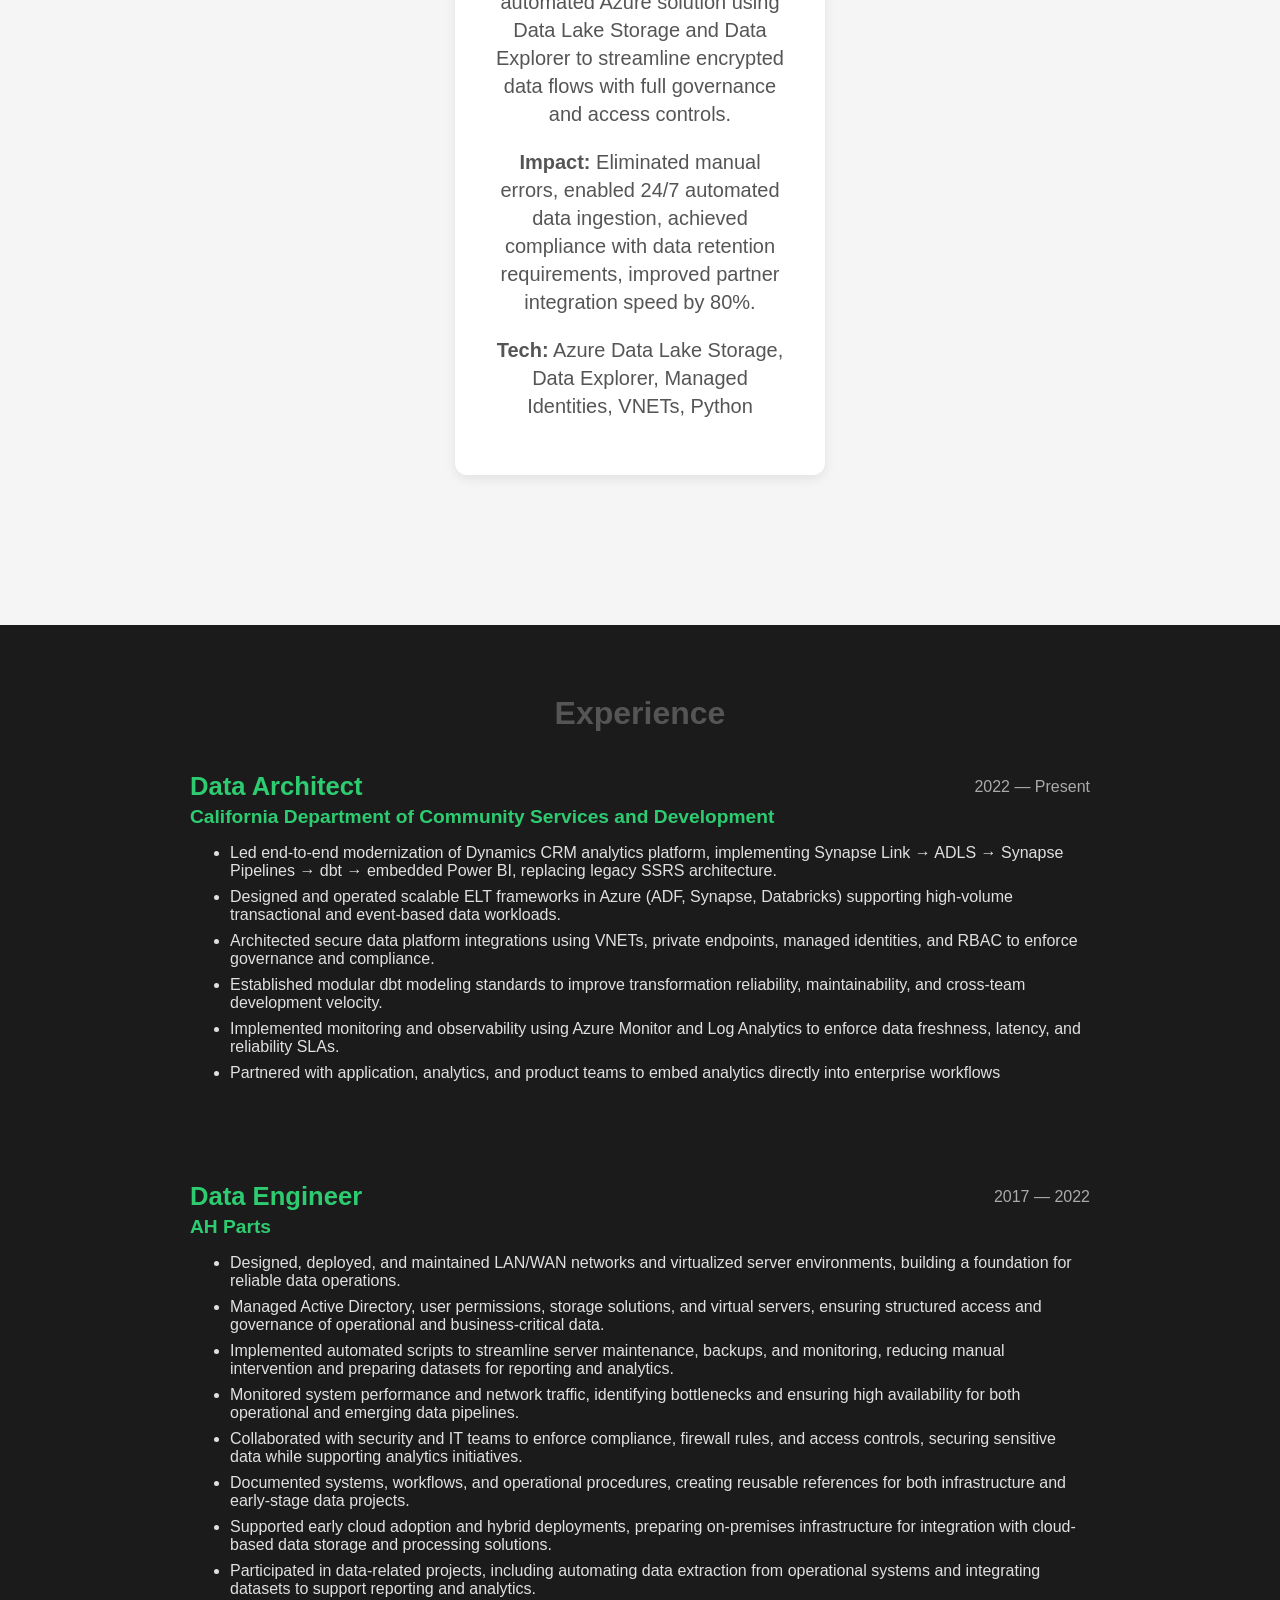
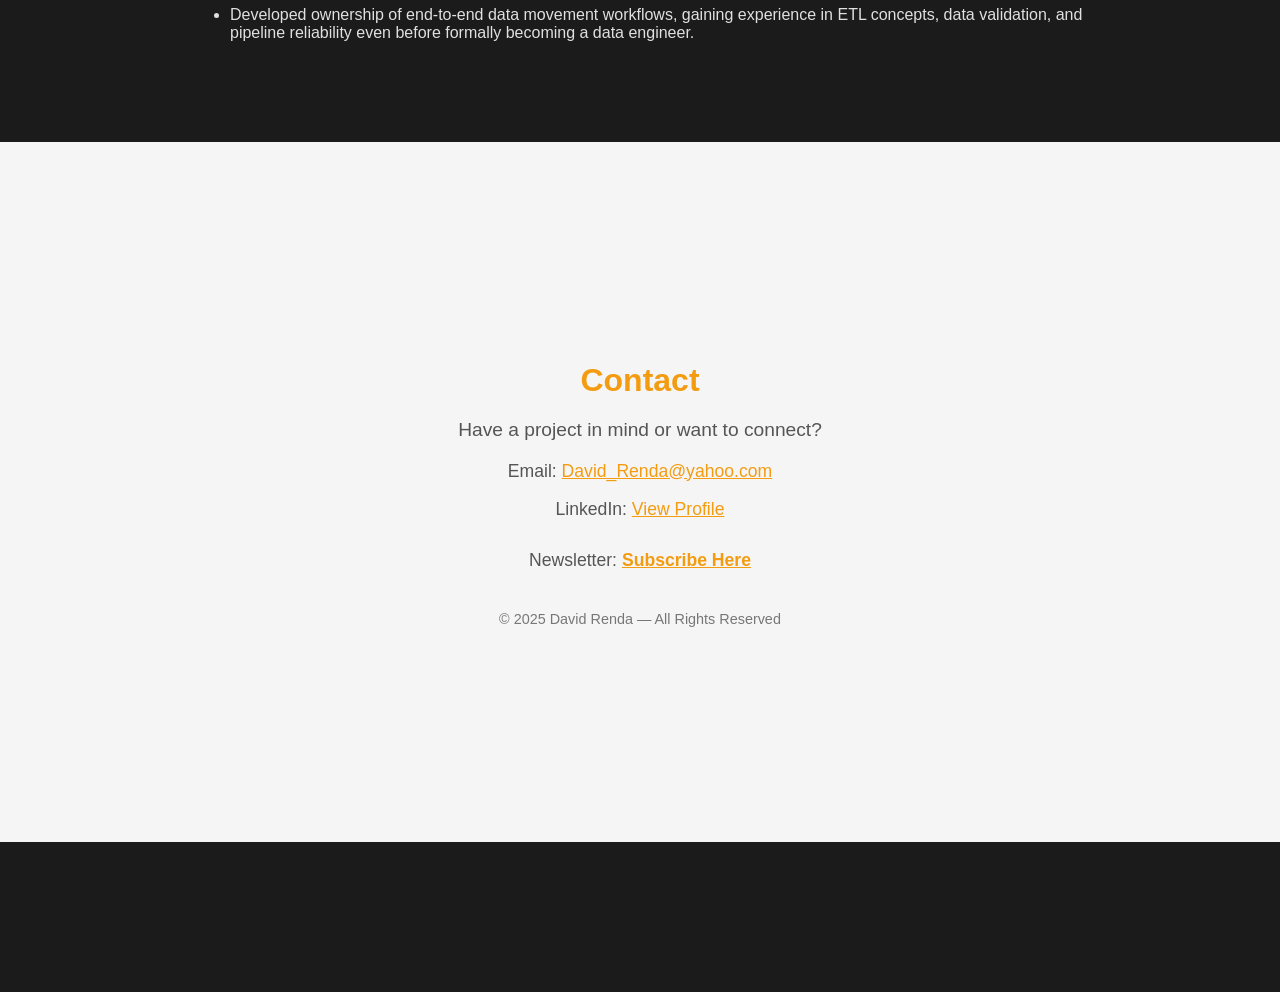
==== commit 019774c7: "Update website with improved project descriptions" ====
--- a/index.html
+++ b/index.html
@@ -823,21 +823,40 @@
 </div>
 
  
-  <!-- Projects Section -->
+<!-- Projects Section -->
   <div class="projects" id="projects">
     <div class="section-title">Recent Projects</div>
     <div class="project-tiles">
       <div class="project-tile">
+        <h3>Job Market Data Pipeline</h3>
+        <p><strong>Problem:</strong> Job boards are intermediaries. Companies post to their ATS first, then it gets syndicated days later.</p>
+        <p><strong>Solution:</strong> Built automated ETL pipeline scraping 5,400+ jobs directly from Greenhouse APIs every 3 hours, bypassing job boards entirely.</p>
+        <p><strong>Impact:</strong> See opportunities 2-7 days before competitors on LinkedIn/Indeed. Interactive dashboard with real-time filtering, search, and application tracking.</p>
+        <p><strong>Tech:</strong> Python (requests, pandas), HTML/CSS/JavaScript, Git, Windows Task Scheduler</p>
+        <p style="margin-top: 15px; font-size: 1rem;">
+          <a href="https://DavidRenda12.github.io/job-board/job_dashboard.html" target="_blank" style="color: #F39C12; font-weight: 700; text-decoration: none;">View Dashboard →</a>
+        </p>
+      </div>
+      <div class="project-tile">
         <h3>Cloud Reporting Modernization</h3>
-        <p>Architected and executed the migration of legacy SSRS reports to a cloud analytics stack with Azure Synapse, ADLS, and Power BI, redesigning data models and views while enabling secure, Dynamics-integrated reporting.</p>
+        <p><strong>Problem:</strong> Legacy SSRS reports were slow, difficult to maintain, and disconnected from modern cloud data infrastructure.</p>
+        <p><strong>Solution:</strong> Architected and migrated to cloud analytics stack using Azure Synapse, ADLS, and Power BI, redesigning data models and modernizing reporting layer.</p>
+        <p><strong>Impact:</strong> 60% faster query performance, improved data governance, enabled self-service analytics for 50+ business users, reduced maintenance overhead by 40%.</p>
+        <p><strong>Tech:</strong> Azure Synapse, ADLS, Power BI, dbt, T-SQL, Git</p>
       </div>
       <div class="project-tile">
         <h3>CRM Cloud Transformation</h3>
-        <p>Executing the migration of a legacy on-premises CRM application to Dynamics 365, using Azure Data Factory for ETL and modernizing workflows and reporting with PowerBI.</p>
+        <p><strong>Problem:</strong> On-premises CRM system was expensive to maintain, inflexible, and unable to scale with business growth.</p>
+        <p><strong>Solution:</strong> Led migration of legacy CRM to Dynamics 365, designed Azure Data Factory ETL pipelines, and modernized workflows and reporting with Power BI.</p>
+        <p><strong>Impact:</strong> Reduced infrastructure costs by 35%, improved user adoption through modern UI, enabled real-time reporting across 200+ users, accelerated business processes.</p>
+        <p><strong>Tech:</strong> Azure Data Factory, Dynamics 365, Power BI, Azure SQL, Python</p>
       </div>
       <div class="project-tile">
         <h3>Secure FTP Data Pipeline</h3>
-        <p>Architected a secure and cost-effective Azure solution using Data Lake and Data Explorer to streamline FTP data flows between external partners and internal teams, ensuring compliance with data retention and access requirements.</p>
+        <p><strong>Problem:</strong> Manual FTP data transfers between external partners were error-prone, insecure, and lacked audit trails for compliance.</p>
+        <p><strong>Solution:</strong> Architected secure, automated Azure solution using Data Lake Storage and Data Explorer to streamline encrypted data flows with full governance and access controls.</p>
+        <p><strong>Impact:</strong> Eliminated manual errors, enabled 24/7 automated data ingestion, achieved compliance with data retention requirements, improved partner integration speed by 80%.</p>
+        <p><strong>Tech:</strong> Azure Data Lake Storage, Data Explorer, Managed Identities, VNETs, Python</p>
       </div>
     </div>
   </div>
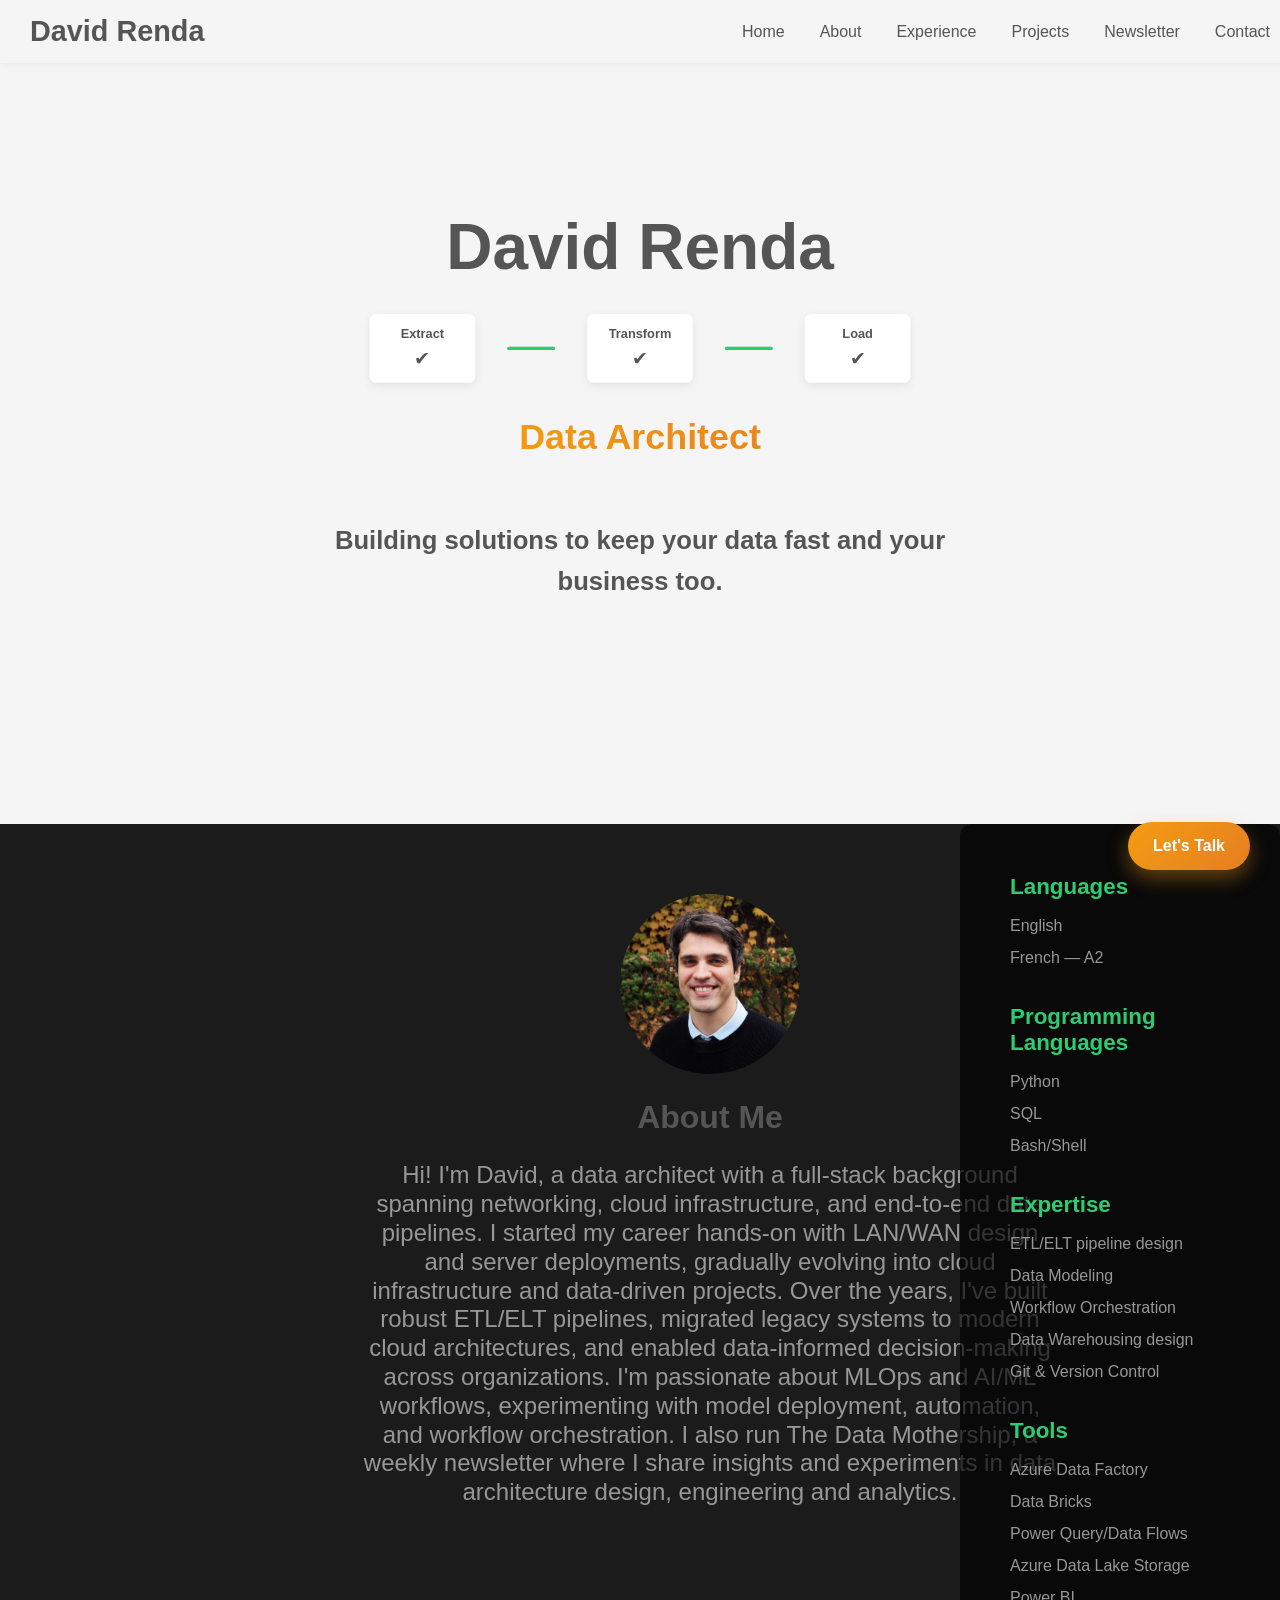
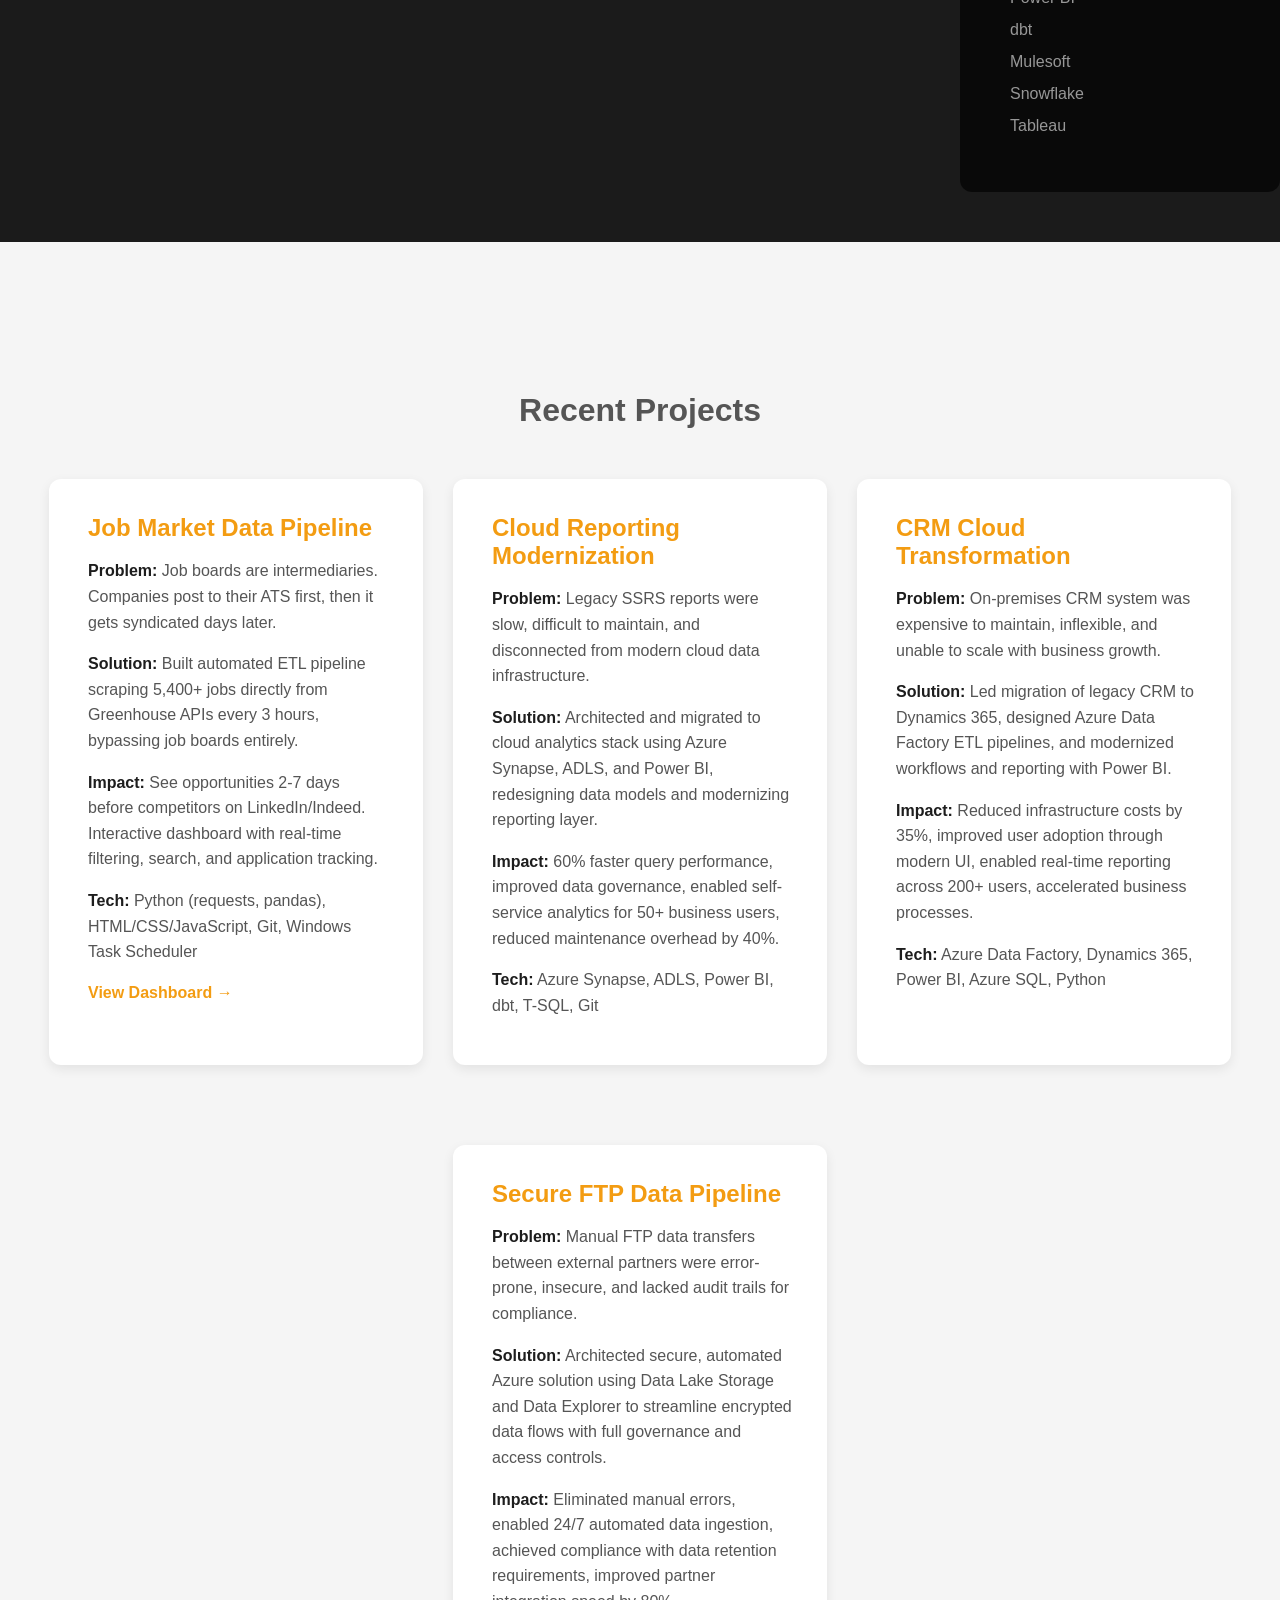
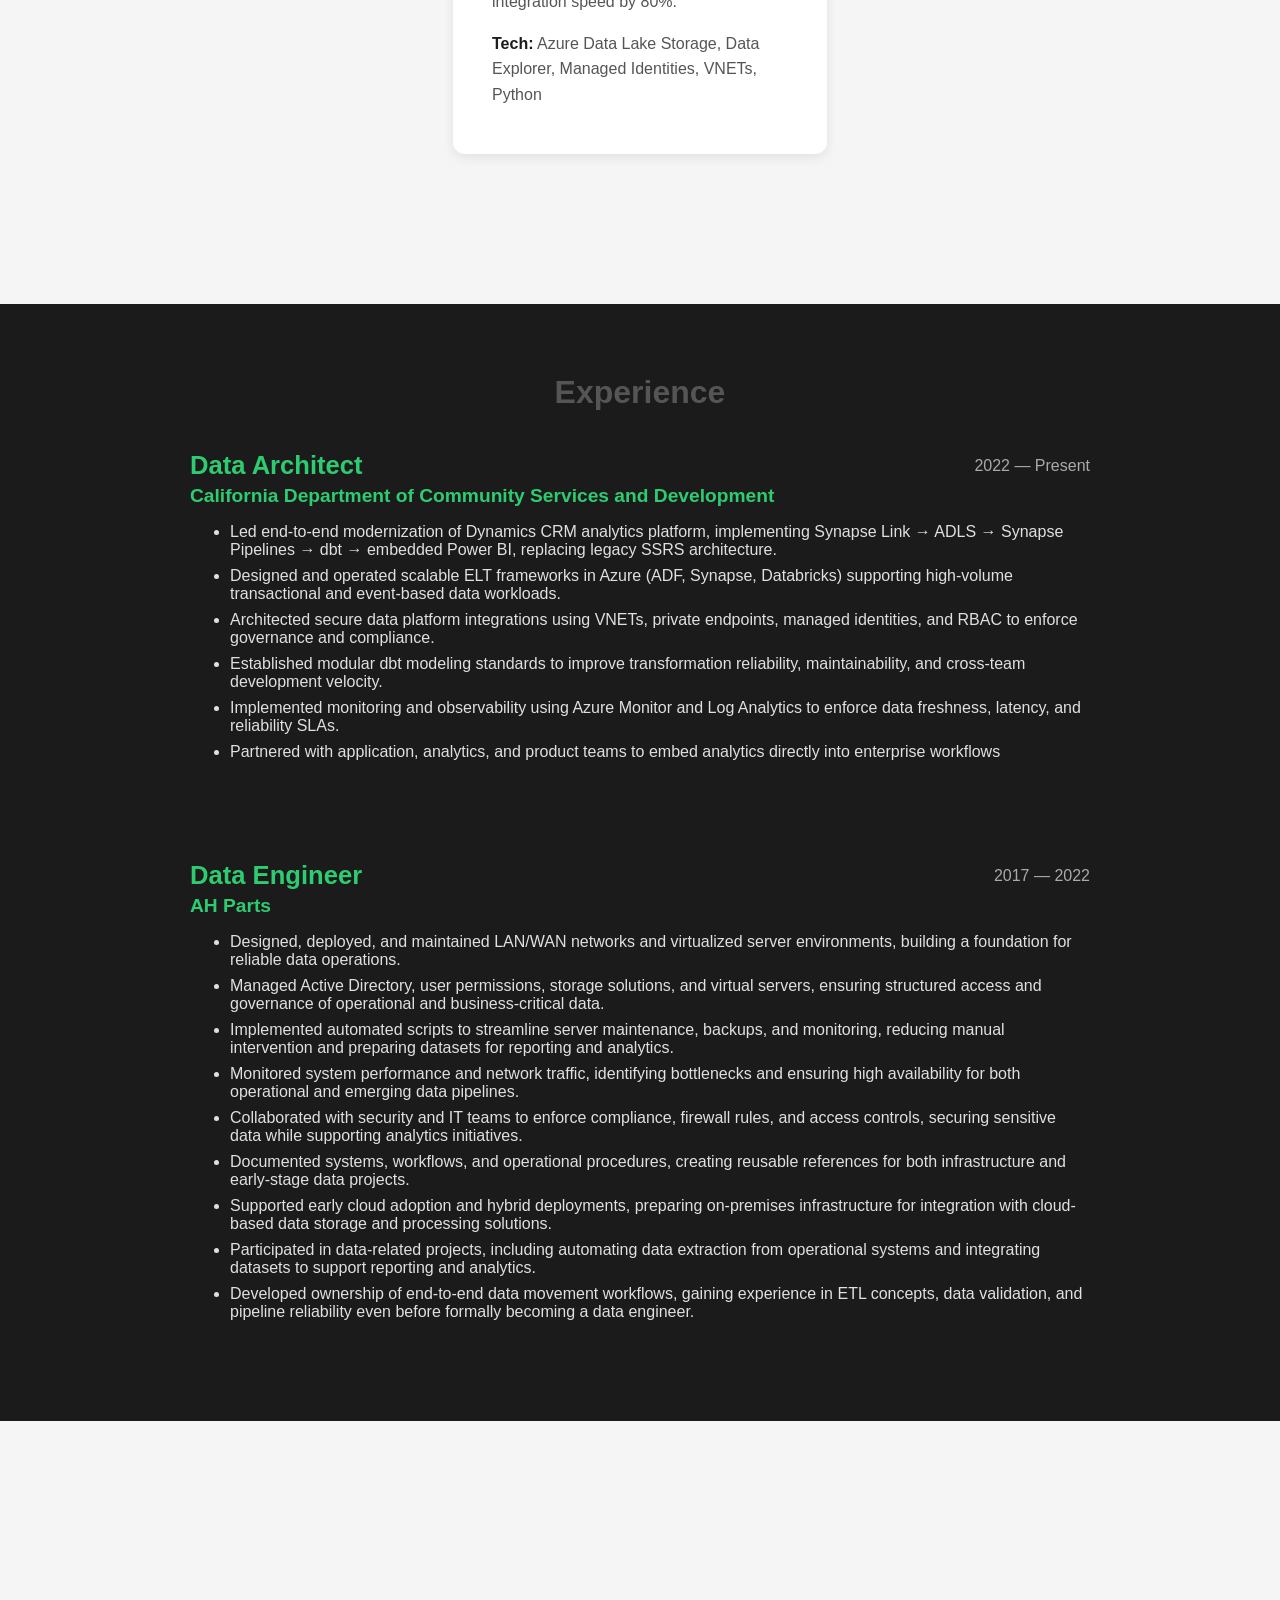
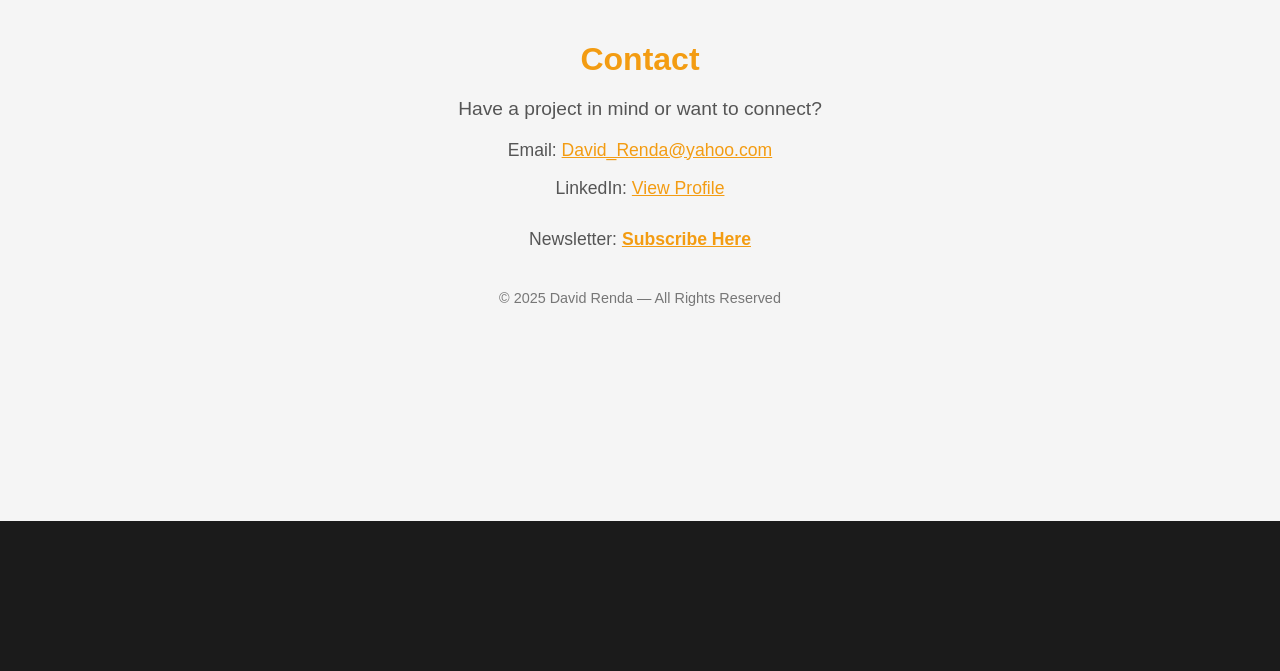
==== commit 3025dc71: "Hide dropdown menu on desktop" ====
--- a/index.html
+++ b/index.html
@@ -26,7 +26,7 @@
     top: 0;
     z-index: 1000;
   }
-
+  
   .logo {
     font-size: 1.8rem;
     font-weight: 700;
@@ -60,6 +60,27 @@
 
   nav ul li a:hover {
     color: #1d1d1d;
+  }
+
+  /* Sticky CTA Button */
+  .sticky-cta {
+    position: fixed;
+    bottom: 30px;
+    right: 30px;
+    background: linear-gradient(135deg, #F39C12, #e67e22);
+    color: white;
+    padding: 15px 25px;
+    border-radius: 50px;
+    text-decoration: none;
+    font-weight: 700;
+    box-shadow: 0 8px 20px rgba(243, 156, 18, 0.4);
+    transition: transform 0.3s, box-shadow 0.3s;
+    z-index: 999;
+  }
+
+  .sticky-cta:hover {
+    transform: translateY(-3px);
+    box-shadow: 0 12px 30px rgba(243, 156, 18, 0.6);
   }
 
   /* Content */
@@ -101,7 +122,9 @@
     gap: 40px;
     margin-bottom: 2rem;
   }
-
+  .hamburger {
+    display: none;
+  }
   .stage {
     display: flex;
     flex-direction: column;
@@ -186,7 +209,10 @@
 
   font-size: 2.8rem;
   font-weight: 700;
-  color: #F39C12;
+  background: linear-gradient(135deg, #F39C12, #e67e22);
+  -webkit-background-clip: text;
+  -webkit-text-fill-color: transparent;
+  background-clip: text;
   min-height: 150px;
   margin-top: -20px;
   opacity: 0;
@@ -280,28 +306,49 @@
     padding: 35px;
     border-radius: 12px;
     box-shadow: 0 4px 12px rgba(0,0,0,0.08);
-    text-align: center;
-    transition: transform 0.2s, box-shadow 0.2s;
+    text-align: left;
+    transition: transform 0.3s, box-shadow 0.3s, background 0.3s;
     margin-top: 50px;
+    border-left: 4px solid transparent;
   }
 
   .project-tile:hover {
-    transform: translateY(-5px);
-    box-shadow: 0 8px 20px rgba(0,0,0,0.12);
+    transform: translateY(-8px);
+    box-shadow: 0 12px 30px rgba(243, 156, 18, 0.2);
+    border-left-color: #F39C12;
+    background: #fafafa;
   }
 
   .project-tile h3 {
     margin-top: 0;
-    margin-bottom: 10px;
+    margin-bottom: 15px;
     font-size: 1.5rem;
     color: #F39C12;
   }
 
   .project-tile p {
-    font-size: 1.25rem;
+    font-size: 1rem;
     color: #555555;
-    line-height: 1.4;
-  }
+    line-height: 1.6;
+    margin-bottom: 12px;
+  }
+
+  .project-tile strong {
+    color: #1d1d1d;
+    font-weight: 600;
+  }
+
+  .project-tile a {
+    color: #F39C12;
+    text-decoration: none;
+    font-weight: 700;
+    transition: color 0.2s;
+  }
+
+  .project-tile a:hover {
+    color: #e67e22;
+  }
+
 .experience-section {
   width: 100%;
   background: #1b1b1b;
@@ -670,9 +717,9 @@
   }
 
   nav {
-    position: absolute;
+    position: fixed;
     top: 60px;                      /* just below header */
-    right: 0;                        /* align to right edge of header */
+    right: 20px;                    /* align to right with padding */
     background: #f5f5f5;
     border-radius: 8px;
     overflow: hidden;
@@ -700,6 +747,14 @@
   }
 }
 
+  .sticky-cta {
+    bottom: 20px;
+    right: 20px;
+    padding: 12px 20px;
+    font-size: 0.9rem;
+  }
+}
+
 html, body {
   overflow-x: hidden;
 }
@@ -711,6 +766,9 @@
 <body id="home">
 <!-- Dark vertical underlay -->
 <div class="underlay"></div>
+
+<!-- Sticky CTA Button -->
+<a href="#contact" class="sticky-cta">Let's Talk</a>
 
 <header>
   <a href="#home" class="logo">David Renda</a>
@@ -770,9 +828,9 @@
         <div class="photo-circle"></div>
         <div class="section-title" id="about">About Me</div>
         <div class="about-me">
-         Hi! I’m David, a data architect with a full-stack background spanning networking, cloud infrastructure, and end-to-end data pipelines. I started my career hands-on with LAN/WAN design and server deployments, gradually evolving into cloud infrastructure and data-driven projects. Over the years, I’ve built robust ETL/ELT pipelines, migrated legacy systems to modern cloud architectures, and enabled data-informed decision-making across organizations.
-
-I’m passionate about MLOps and AI/ML workflows, experimenting with model deployment, automation, and workflow orchestration. I also run The Data Mothership, a weekly newsletter where I share insights and experiments in data architecture design, engineering and analytics.</div>
+         Hi! I'm David, a data architect with a full-stack background spanning networking, cloud infrastructure, and end-to-end data pipelines. I started my career hands-on with LAN/WAN design and server deployments, gradually evolving into cloud infrastructure and data-driven projects. Over the years, I've built robust ETL/ELT pipelines, migrated legacy systems to modern cloud architectures, and enabled data-informed decision-making across organizations.
+
+I'm passionate about MLOps and AI/ML workflows, experimenting with model deployment, automation, and workflow orchestration. I also run The Data Mothership, a weekly newsletter where I share insights and experiments in data architecture design, engineering and analytics.</div>
       </div>
     </div>
 
@@ -823,7 +881,7 @@
 </div>
 
  
-<!-- Projects Section -->
+  <!-- Projects Section -->
   <div class="projects" id="projects">
     <div class="section-title">Recent Projects</div>
     <div class="project-tiles">
@@ -833,8 +891,8 @@
         <p><strong>Solution:</strong> Built automated ETL pipeline scraping 5,400+ jobs directly from Greenhouse APIs every 3 hours, bypassing job boards entirely.</p>
         <p><strong>Impact:</strong> See opportunities 2-7 days before competitors on LinkedIn/Indeed. Interactive dashboard with real-time filtering, search, and application tracking.</p>
         <p><strong>Tech:</strong> Python (requests, pandas), HTML/CSS/JavaScript, Git, Windows Task Scheduler</p>
-        <p style="margin-top: 15px; font-size: 1rem;">
-          <a href="https://DavidRenda12.github.io/job-board/job_dashboard.html" target="_blank" style="color: #F39C12; font-weight: 700; text-decoration: none;">View Dashboard →</a>
+        <p style="margin-top: 15px;">
+          <a href="https://DavidRenda12.github.io/job-board/job_dashboard.html" target="_blank">View Dashboard →</a>
         </p>
       </div>
       <div class="project-tile">
@@ -1059,4 +1117,4 @@
 
 
 </body>
-</html>
+</html>
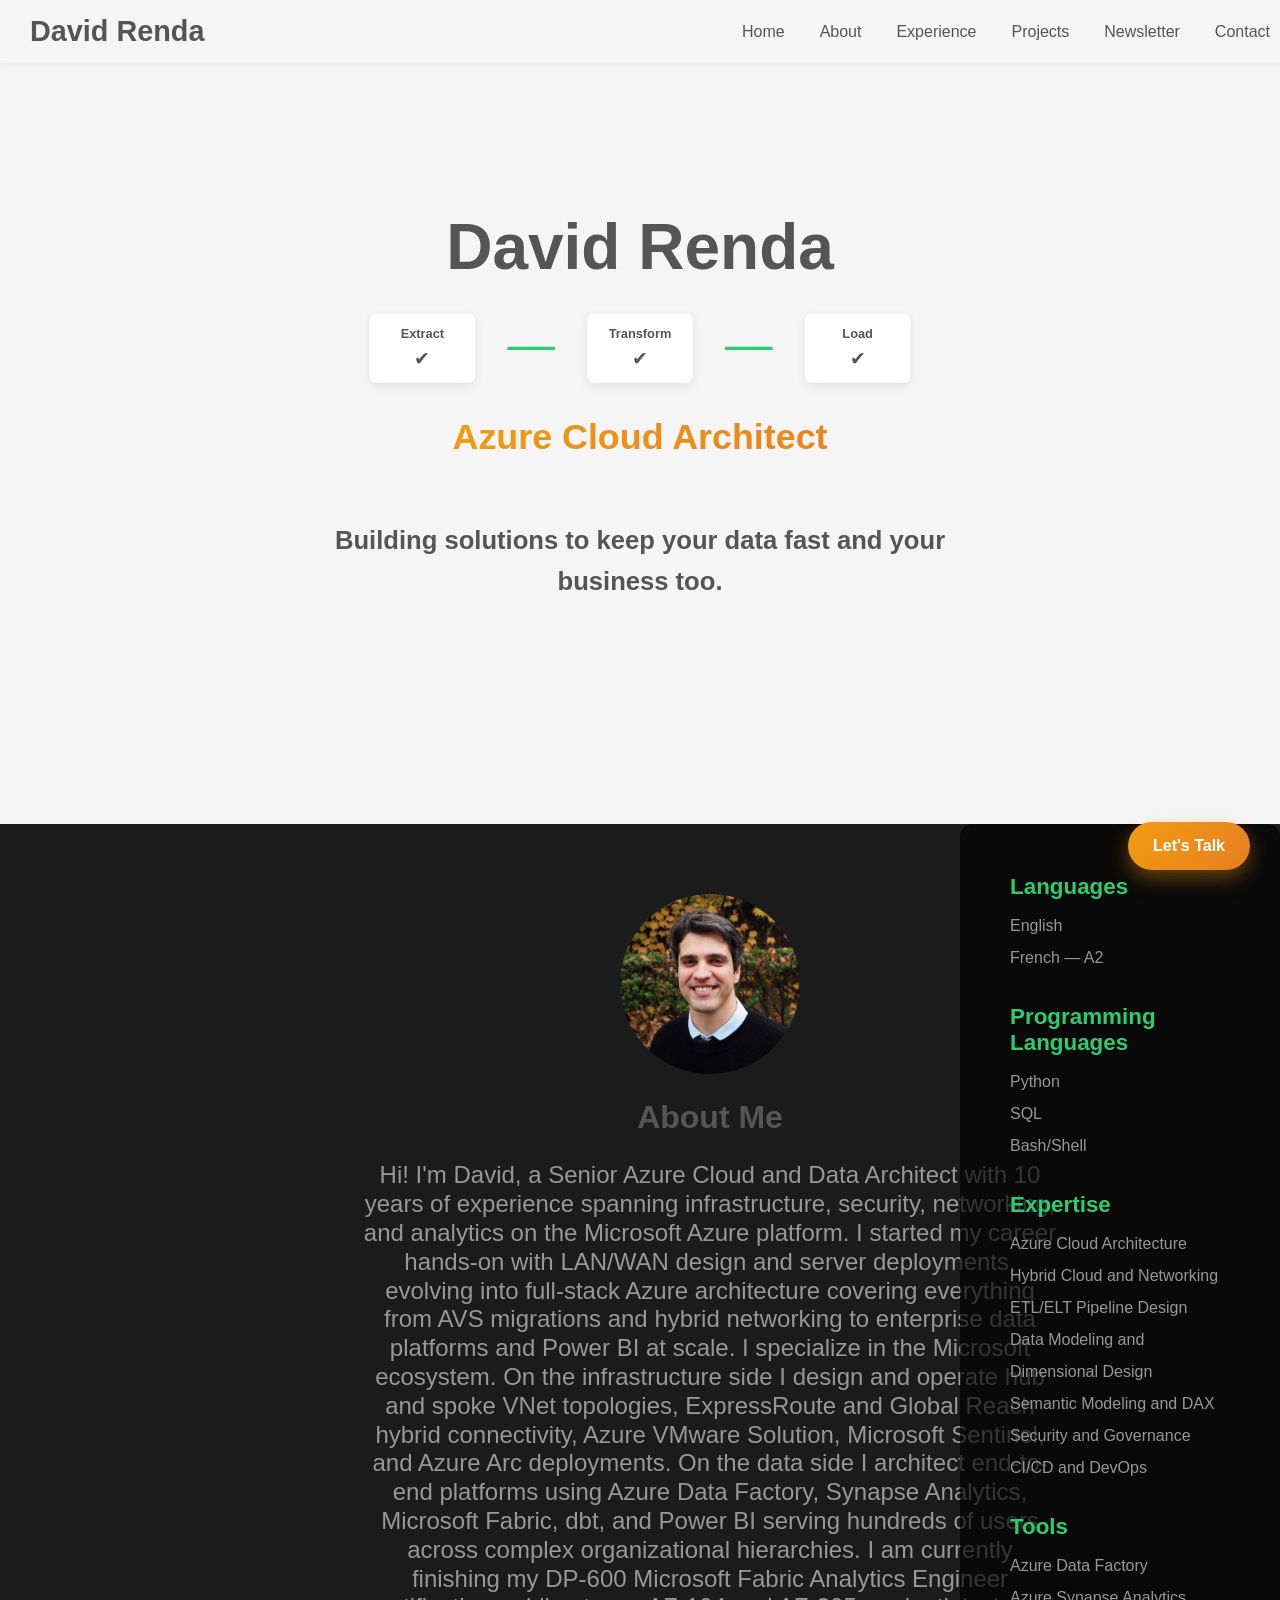
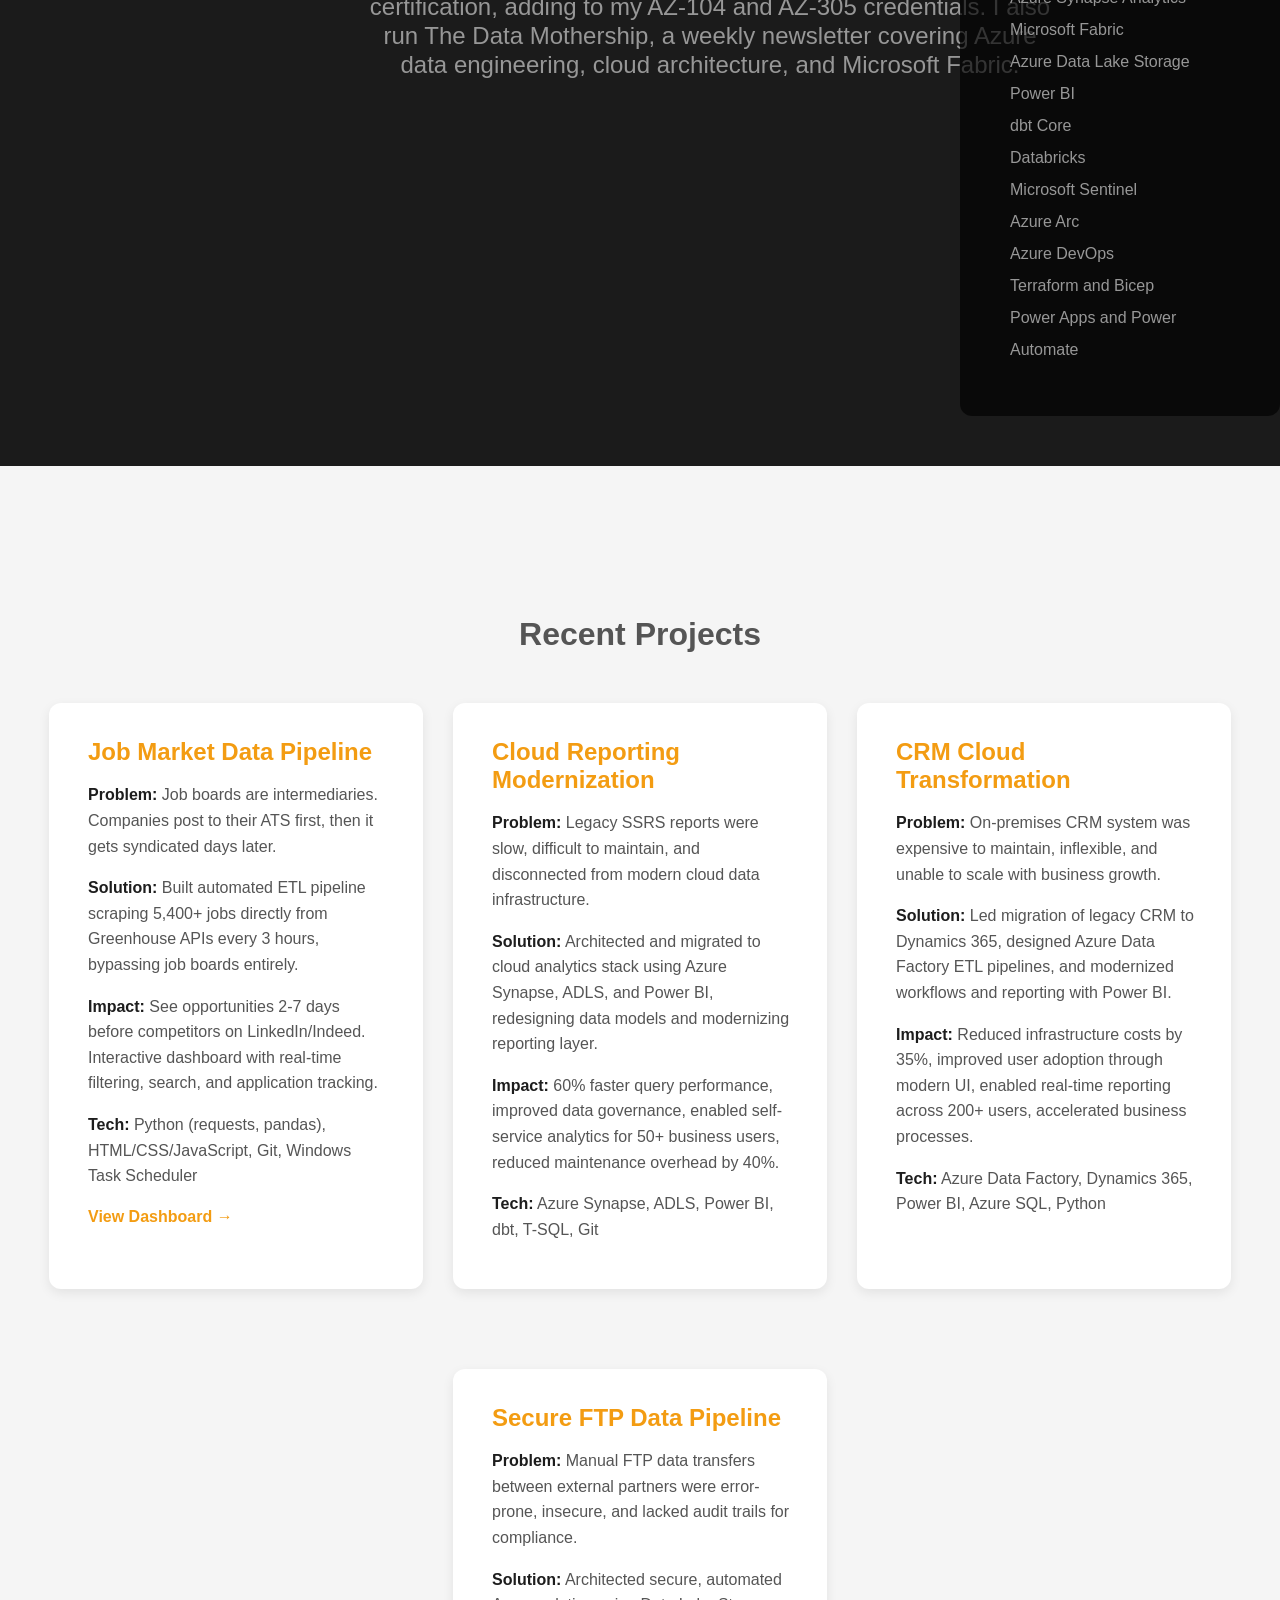
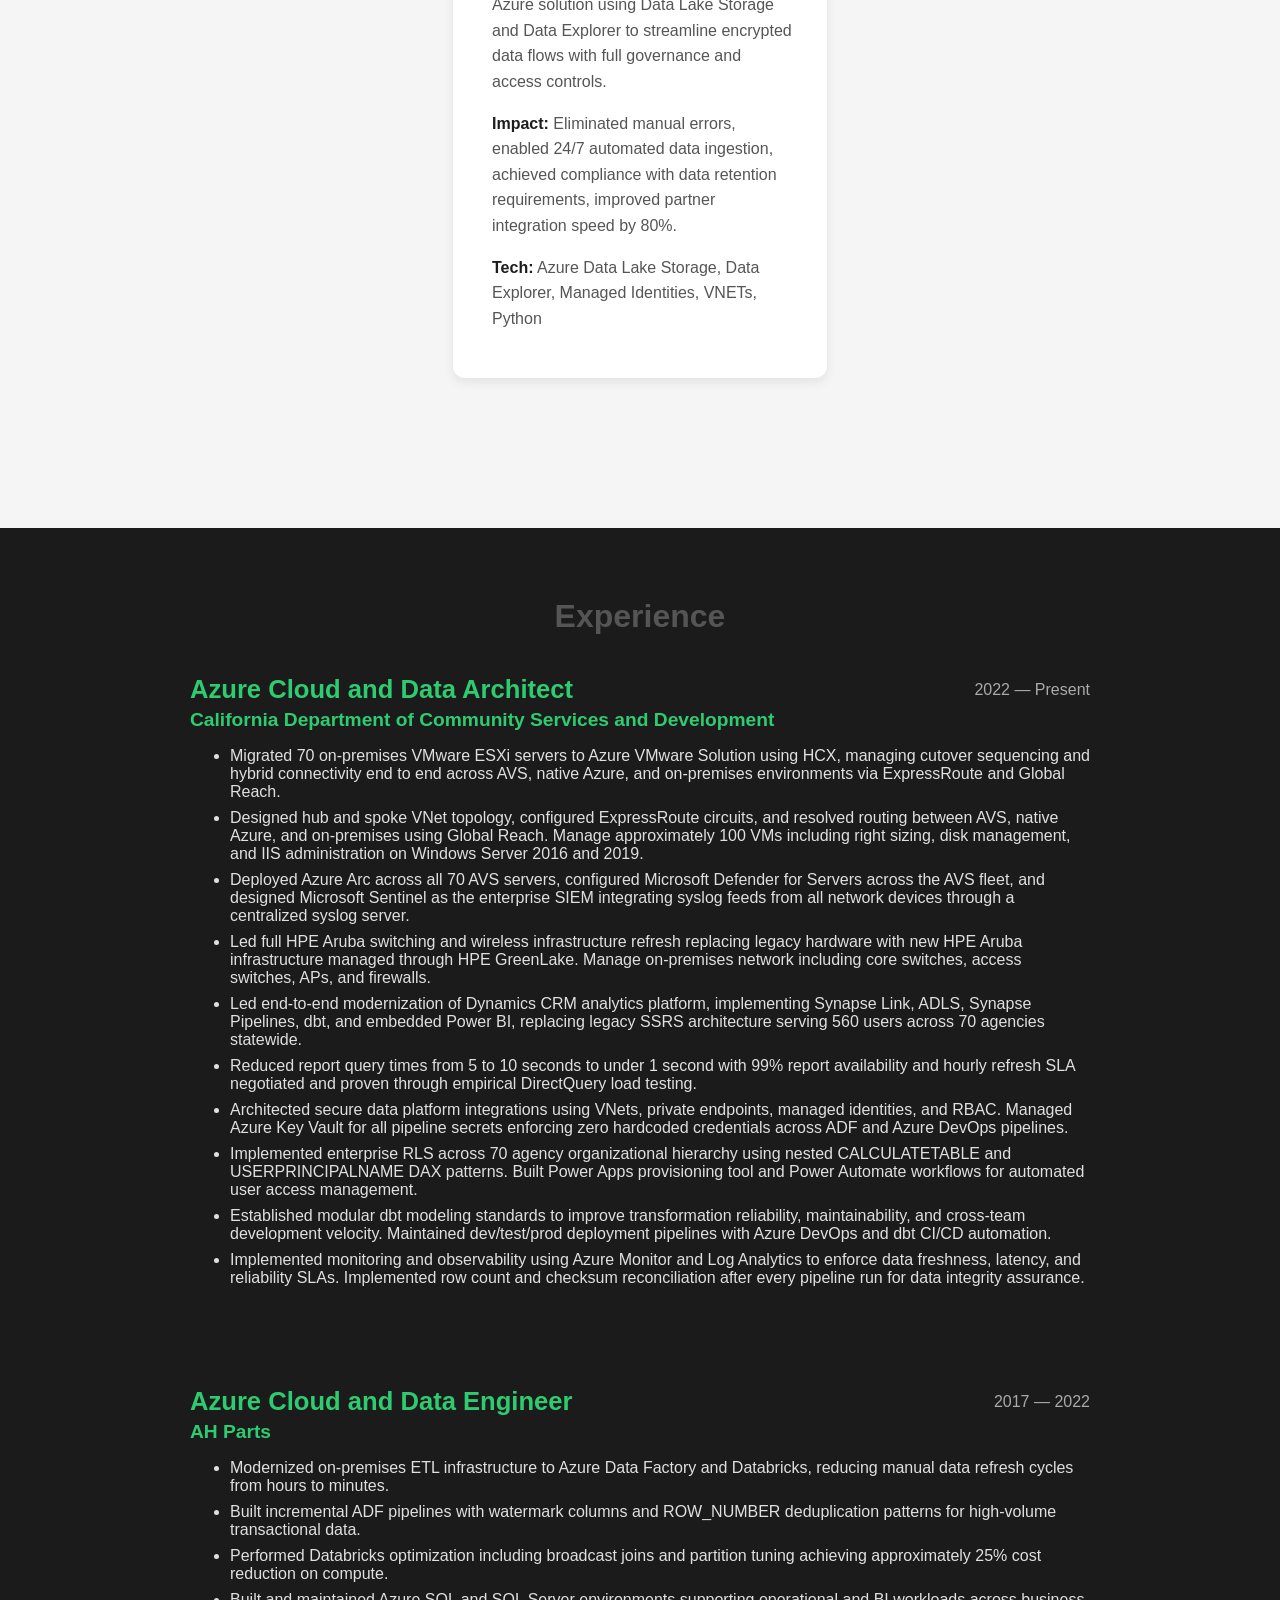
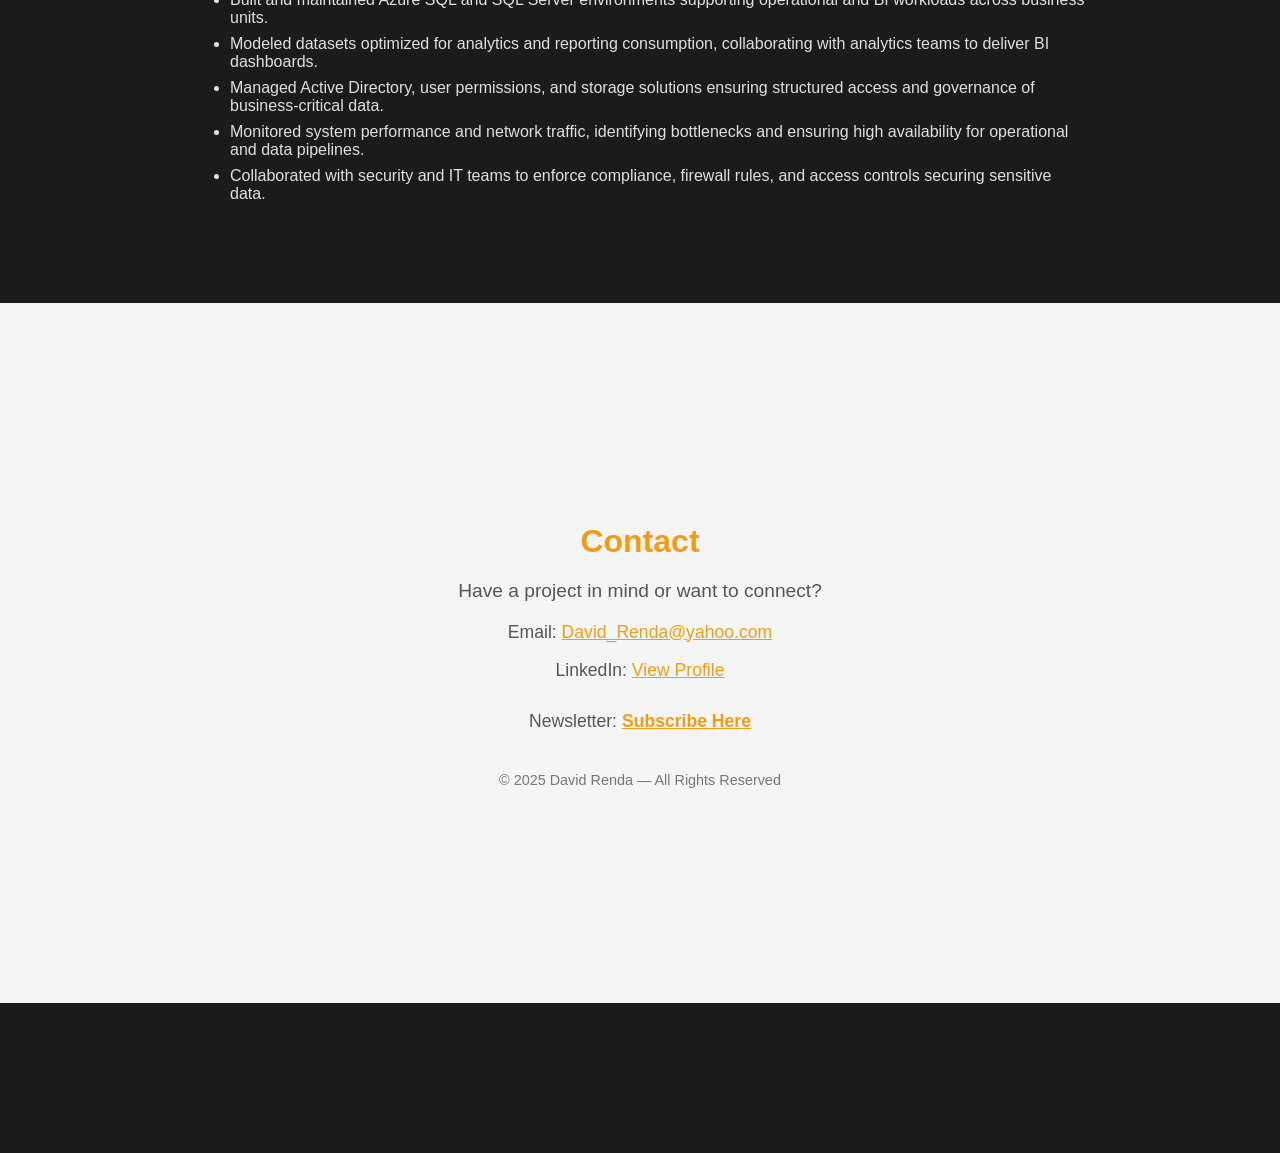
==== commit 9d7d53ce: "update website" ====
--- a/index.html
+++ b/index.html
@@ -828,9 +828,11 @@
         <div class="photo-circle"></div>
         <div class="section-title" id="about">About Me</div>
         <div class="about-me">
-         Hi! I'm David, a data architect with a full-stack background spanning networking, cloud infrastructure, and end-to-end data pipelines. I started my career hands-on with LAN/WAN design and server deployments, gradually evolving into cloud infrastructure and data-driven projects. Over the years, I've built robust ETL/ELT pipelines, migrated legacy systems to modern cloud architectures, and enabled data-informed decision-making across organizations.
-
-I'm passionate about MLOps and AI/ML workflows, experimenting with model deployment, automation, and workflow orchestration. I also run The Data Mothership, a weekly newsletter where I share insights and experiments in data architecture design, engineering and analytics.</div>
+         Hi! I'm David, a Senior Azure Cloud and Data Architect with 10 years of experience spanning infrastructure, security, networking, and analytics on the Microsoft Azure platform. I started my career hands-on with LAN/WAN design and server deployments, evolving into full-stack Azure architecture covering everything from AVS migrations and hybrid networking to enterprise data platforms and Power BI at scale.
+
+I specialize in the Microsoft ecosystem. On the infrastructure side I design and operate hub and spoke VNet topologies, ExpressRoute and Global Reach hybrid connectivity, Azure VMware Solution, Microsoft Sentinel, and Azure Arc deployments. On the data side I architect end-to-end platforms using Azure Data Factory, Synapse Analytics, Microsoft Fabric, dbt, and Power BI serving hundreds of users across complex organizational hierarchies.
+
+I am currently finishing my DP-600 Microsoft Fabric Analytics Engineer certification, adding to my AZ-104 and AZ-305 credentials. I also run The Data Mothership, a weekly newsletter covering Azure data engineering, cloud architecture, and Microsoft Fabric.</div>
       </div>
     </div>
 
@@ -852,29 +854,34 @@
         </ul>
       </div>
       <div class="skills-box">
-        <h3>Expertise</h3>
-        <ul>
-          <li>ETL/ELT pipeline design</li>
-          <li>Data Modeling</li>
-          <li>Workflow Orchestration</li>
-          <li>Data Warehousing design</li>
-          <li>Git & Version Control</li>
-        </ul>
-        </div>
-        <div class="tools-box">
-        <h3>Tools</h3>
-        <ul>
-          <li>Azure Data Factory</li>
-          <li>Data Bricks</li>
-          <li>Power Query/Data Flows</li>
-          <li>Azure Data Lake Storage</li>
-          <li>Power BI</li>
-          <li>dbt</li>
-          <li>Mulesoft</li>
-          <li>Snowflake</li>
-          <li>Tableau</li>
-        </ul>
-      </div>
+  <h3>Expertise</h3>
+  <ul>
+    <li>Azure Cloud Architecture</li>
+    <li>Hybrid Cloud and Networking</li>
+    <li>ETL/ELT Pipeline Design</li>
+    <li>Data Modeling and Dimensional Design</li>
+    <li>Semantic Modeling and DAX</li>
+    <li>Security and Governance</li>
+    <li>CI/CD and DevOps</li>
+  </ul>
+</div>
+<div class="tools-box">
+  <h3>Tools</h3>
+  <ul>
+    <li>Azure Data Factory</li>
+    <li>Azure Synapse Analytics</li>
+    <li>Microsoft Fabric</li>
+    <li>Azure Data Lake Storage</li>
+    <li>Power BI</li>
+    <li>dbt Core</li>
+    <li>Databricks</li>
+    <li>Microsoft Sentinel</li>
+    <li>Azure Arc</li>
+    <li>Azure DevOps</li>
+    <li>Terraform and Bicep</li>
+    <li>Power Apps and Power Automate</li>
+  </ul>
+</div>
       </div>
     </div>
   </div>
@@ -892,7 +899,7 @@
         <p><strong>Impact:</strong> See opportunities 2-7 days before competitors on LinkedIn/Indeed. Interactive dashboard with real-time filtering, search, and application tracking.</p>
         <p><strong>Tech:</strong> Python (requests, pandas), HTML/CSS/JavaScript, Git, Windows Task Scheduler</p>
         <p style="margin-top: 15px;">
-          <a href="https://DavidRenda12.github.io/job-board/job_dashboard.html" target="_blank">View Dashboard →</a>
+          <a href="https://davidrenda12.github.io/job-board/" target="_blank">View Dashboard →</a>
         </p>
       </div>
       <div class="project-tile">
@@ -925,23 +932,22 @@
 
     <div class="experience-item">
       <div class="exp-header">
-        <h3>Data Architect</h3>
+        <h3>Azure Cloud and Data Architect</h3>
         <span class="exp-date">2022 — Present</span>
       </div>
-      <h4 class="exp-company">California Department of Community Services and Development</h4>
-      <ul class="exp-details">
-        <li>Led end-to-end modernization of Dynamics CRM analytics platform, implementing Synapse Link
-→ ADLS → Synapse Pipelines → dbt → embedded Power BI, replacing legacy SSRS architecture.</li>
-<li>Designed and operated scalable ELT frameworks in Azure (ADF, Synapse, Databricks) supporting
-high-volume transactional and event-based data workloads.</li>
-<li>Architected secure data platform integrations using VNETs, private endpoints, managed
-identities, and RBAC to enforce governance and compliance.</li>
-<li>Established modular dbt modeling standards to improve transformation reliability,
-maintainability, and cross-team development velocity.</li>
-<li>Implemented monitoring and observability using Azure Monitor and Log Analytics to enforce
-data freshness, latency, and reliability SLAs.</li>
-<li>Partnered with application, analytics, and product teams to embed analytics directly into
-enterprise workflows</li>
+<h4 class="exp-company">California Department of Community Services and Development</h4>
+<ul class="exp-details">
+  <li>Migrated 70 on-premises VMware ESXi servers to Azure VMware Solution using HCX, managing cutover sequencing and hybrid connectivity end to end across AVS, native Azure, and on-premises environments via ExpressRoute and Global Reach.</li>
+  <li>Designed hub and spoke VNet topology, configured ExpressRoute circuits, and resolved routing between AVS, native Azure, and on-premises using Global Reach. Manage approximately 100 VMs including right sizing, disk management, and IIS administration on Windows Server 2016 and 2019.</li>
+  <li>Deployed Azure Arc across all 70 AVS servers, configured Microsoft Defender for Servers across the AVS fleet, and designed Microsoft Sentinel as the enterprise SIEM integrating syslog feeds from all network devices through a centralized syslog server.</li>
+  <li>Led full HPE Aruba switching and wireless infrastructure refresh replacing legacy hardware with new HPE Aruba infrastructure managed through HPE GreenLake. Manage on-premises network including core switches, access switches, APs, and firewalls.</li>
+  <li>Led end-to-end modernization of Dynamics CRM analytics platform, implementing Synapse Link, ADLS, Synapse Pipelines, dbt, and embedded Power BI, replacing legacy SSRS architecture serving 560 users across 70 agencies statewide.</li>
+  <li>Reduced report query times from 5 to 10 seconds to under 1 second with 99% report availability and hourly refresh SLA negotiated and proven through empirical DirectQuery load testing.</li>
+  <li>Architected secure data platform integrations using VNets, private endpoints, managed identities, and RBAC. Managed Azure Key Vault for all pipeline secrets enforcing zero hardcoded credentials across ADF and Azure DevOps pipelines.</li>
+  <li>Implemented enterprise RLS across 70 agency organizational hierarchy using nested CALCULATETABLE and USERPRINCIPALNAME DAX patterns. Built Power Apps provisioning tool and Power Automate workflows for automated user access management.</li>
+  <li>Established modular dbt modeling standards to improve transformation reliability, maintainability, and cross-team development velocity. Maintained dev/test/prod deployment pipelines with Azure DevOps and dbt CI/CD automation.</li>
+  <li>Implemented monitoring and observability using Azure Monitor and Log Analytics to enforce data freshness, latency, and reliability SLAs. Implemented row count and checksum reconciliation after every pipeline run for data integrity assurance.</li>
+</ul>
 
 
   
@@ -951,21 +957,20 @@
 
     <div class="experience-item">
       <div class="exp-header">
-        <h3>Data Engineer</h3>
+        <h3>Azure Cloud and Data Engineer</h3>
         <span class="exp-date">2017 — 2022</span>
       </div>
       <h4 class="exp-company">AH Parts</h4>
       <ul class="exp-details">
-        <li>Designed, deployed, and maintained LAN/WAN networks and virtualized server environments, building a foundation for reliable data operations.</li>
-    <li>Managed Active Directory, user permissions, storage solutions, and virtual servers, ensuring structured access and governance of operational and business-critical data.</li>
-    <li>Implemented automated scripts to streamline server maintenance, backups, and monitoring, reducing manual intervention and preparing datasets for reporting and analytics.</li>
-    <li>Monitored system performance and network traffic, identifying bottlenecks and ensuring high availability for both operational and emerging data pipelines.</li>
-    <li>Collaborated with security and IT teams to enforce compliance, firewall rules, and access controls, securing sensitive data while supporting analytics initiatives.</li>
-    <li>Documented systems, workflows, and operational procedures, creating reusable references for both infrastructure and early-stage data projects.</li>
-    <li>Supported early cloud adoption and hybrid deployments, preparing on-premises infrastructure for integration with cloud-based data storage and processing solutions.</li>
-    <li>Participated in data-related projects, including automating data extraction from operational systems and integrating datasets to support reporting and analytics.</li>
-    <li>Developed ownership of end-to-end data movement workflows, gaining experience in ETL concepts, data validation, and pipeline reliability even before formally becoming a data engineer.</li>
-      </ul>
+  <li>Modernized on-premises ETL infrastructure to Azure Data Factory and Databricks, reducing manual data refresh cycles from hours to minutes.</li>
+  <li>Built incremental ADF pipelines with watermark columns and ROW_NUMBER deduplication patterns for high-volume transactional data.</li>
+  <li>Performed Databricks optimization including broadcast joins and partition tuning achieving approximately 25% cost reduction on compute.</li>
+  <li>Built and maintained Azure SQL and SQL Server environments supporting operational and BI workloads across business units.</li>
+  <li>Modeled datasets optimized for analytics and reporting consumption, collaborating with analytics teams to deliver BI dashboards.</li>
+  <li>Managed Active Directory, user permissions, and storage solutions ensuring structured access and governance of business-critical data.</li>
+  <li>Monitored system performance and network traffic, identifying bottlenecks and ensuring high availability for operational and data pipelines.</li>
+  <li>Collaborated with security and IT teams to enforce compliance, firewall rules, and access controls securing sensitive data.</li>
+</ul>
     </div>
 
 
@@ -987,7 +992,7 @@
     </p>
 
     <p style="font-size:1.1rem; margin-bottom:30px;">
-      LinkedIn: <a href="https://google.com" target="_blank" style="color:#F39C12;">View Profile</a>
+      LinkedIn: <a href="https://www.linkedin.com/in/david-renda-03668a242" target="_blank" style="color:#F39C12;">View Profile</a>
     </p>
 <p style="font-size:1.1rem; margin:5px 0;">
   Newsletter: <a href="https://thedatamothership.substack.com/" target="_blank" style="color:#F39C12; font-weight:700;">Subscribe Here</a>
@@ -1008,10 +1013,12 @@
 };
 
 const roles = [
-"Data Architect",
-"Business Analyst",  
-"Data Engineer",
-"MLOps Engineer"
+"Azure Cloud Architect",
+"Data Platform Architect",
+"Microsoft Fabric Engineer",
+"Power BI Architect",
+"Azure Infrastructure Architect",
+"Analytics Engineer"
 
   
 ];
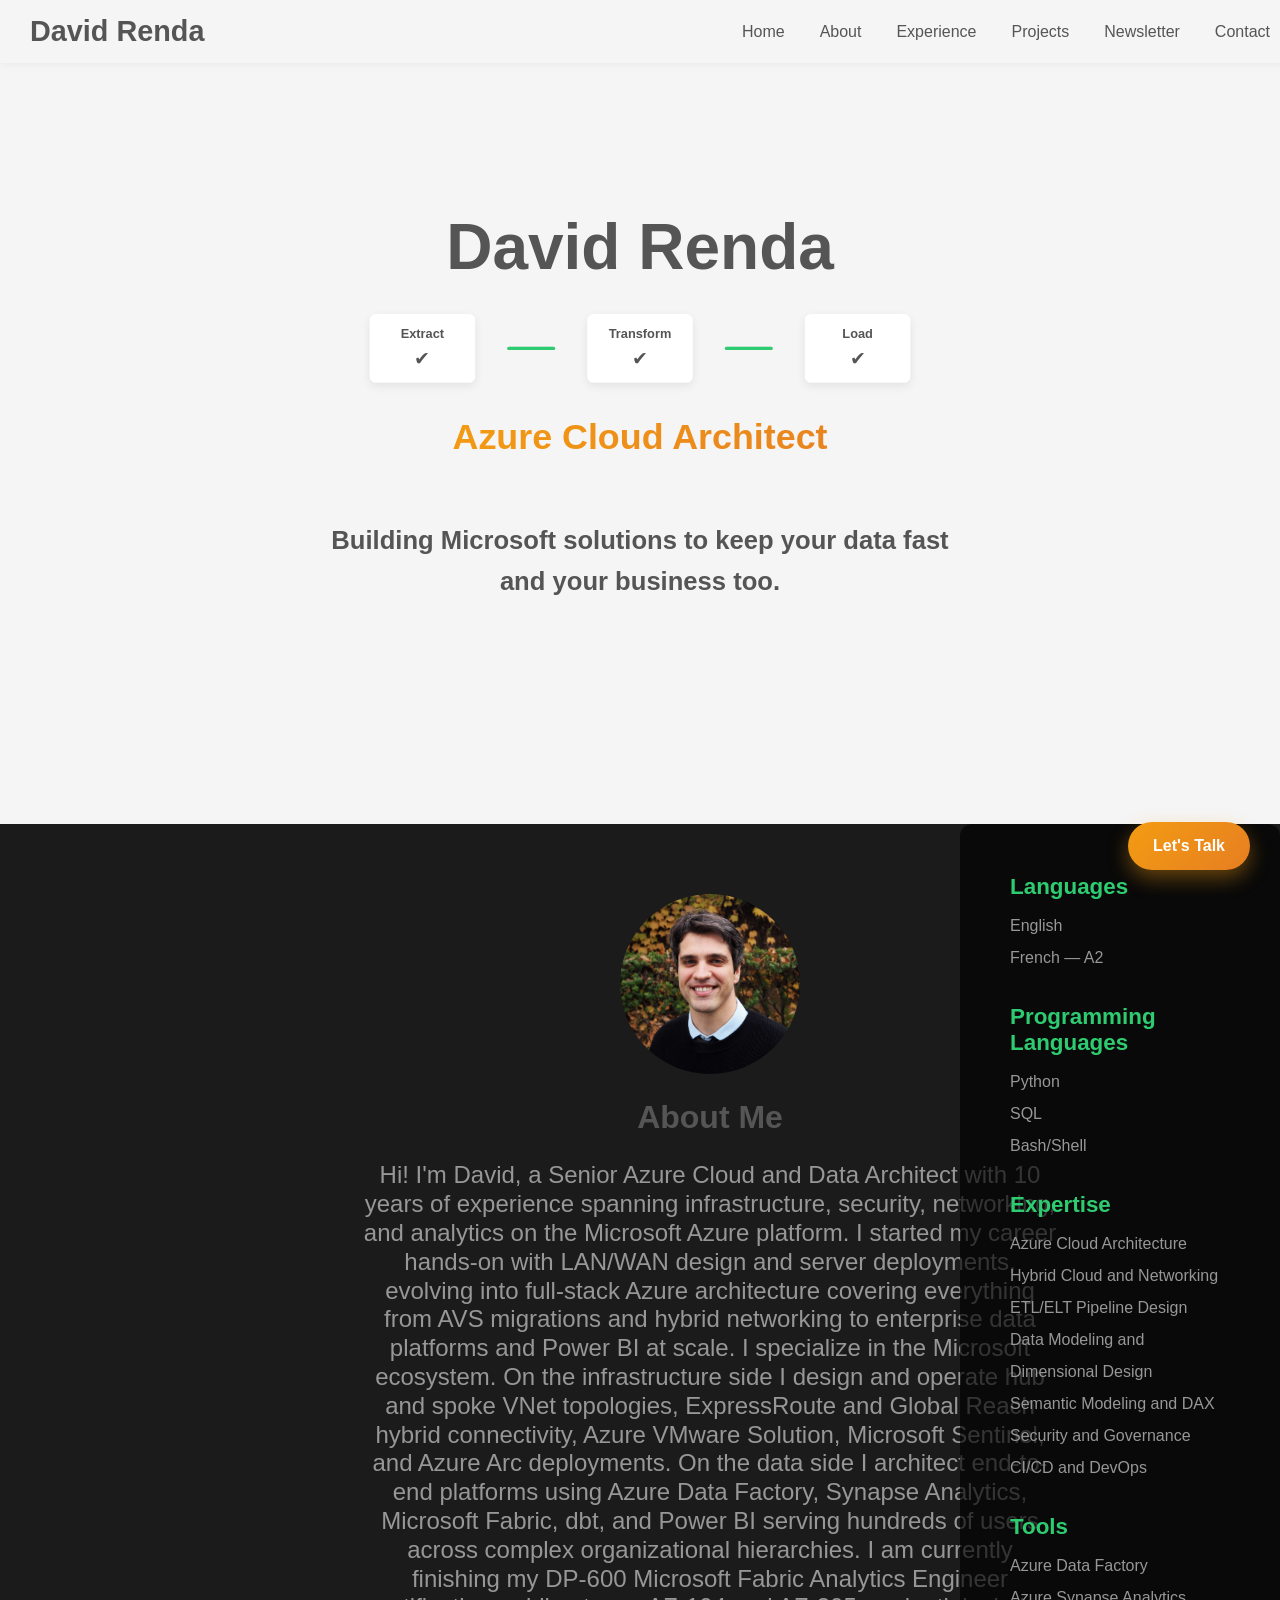
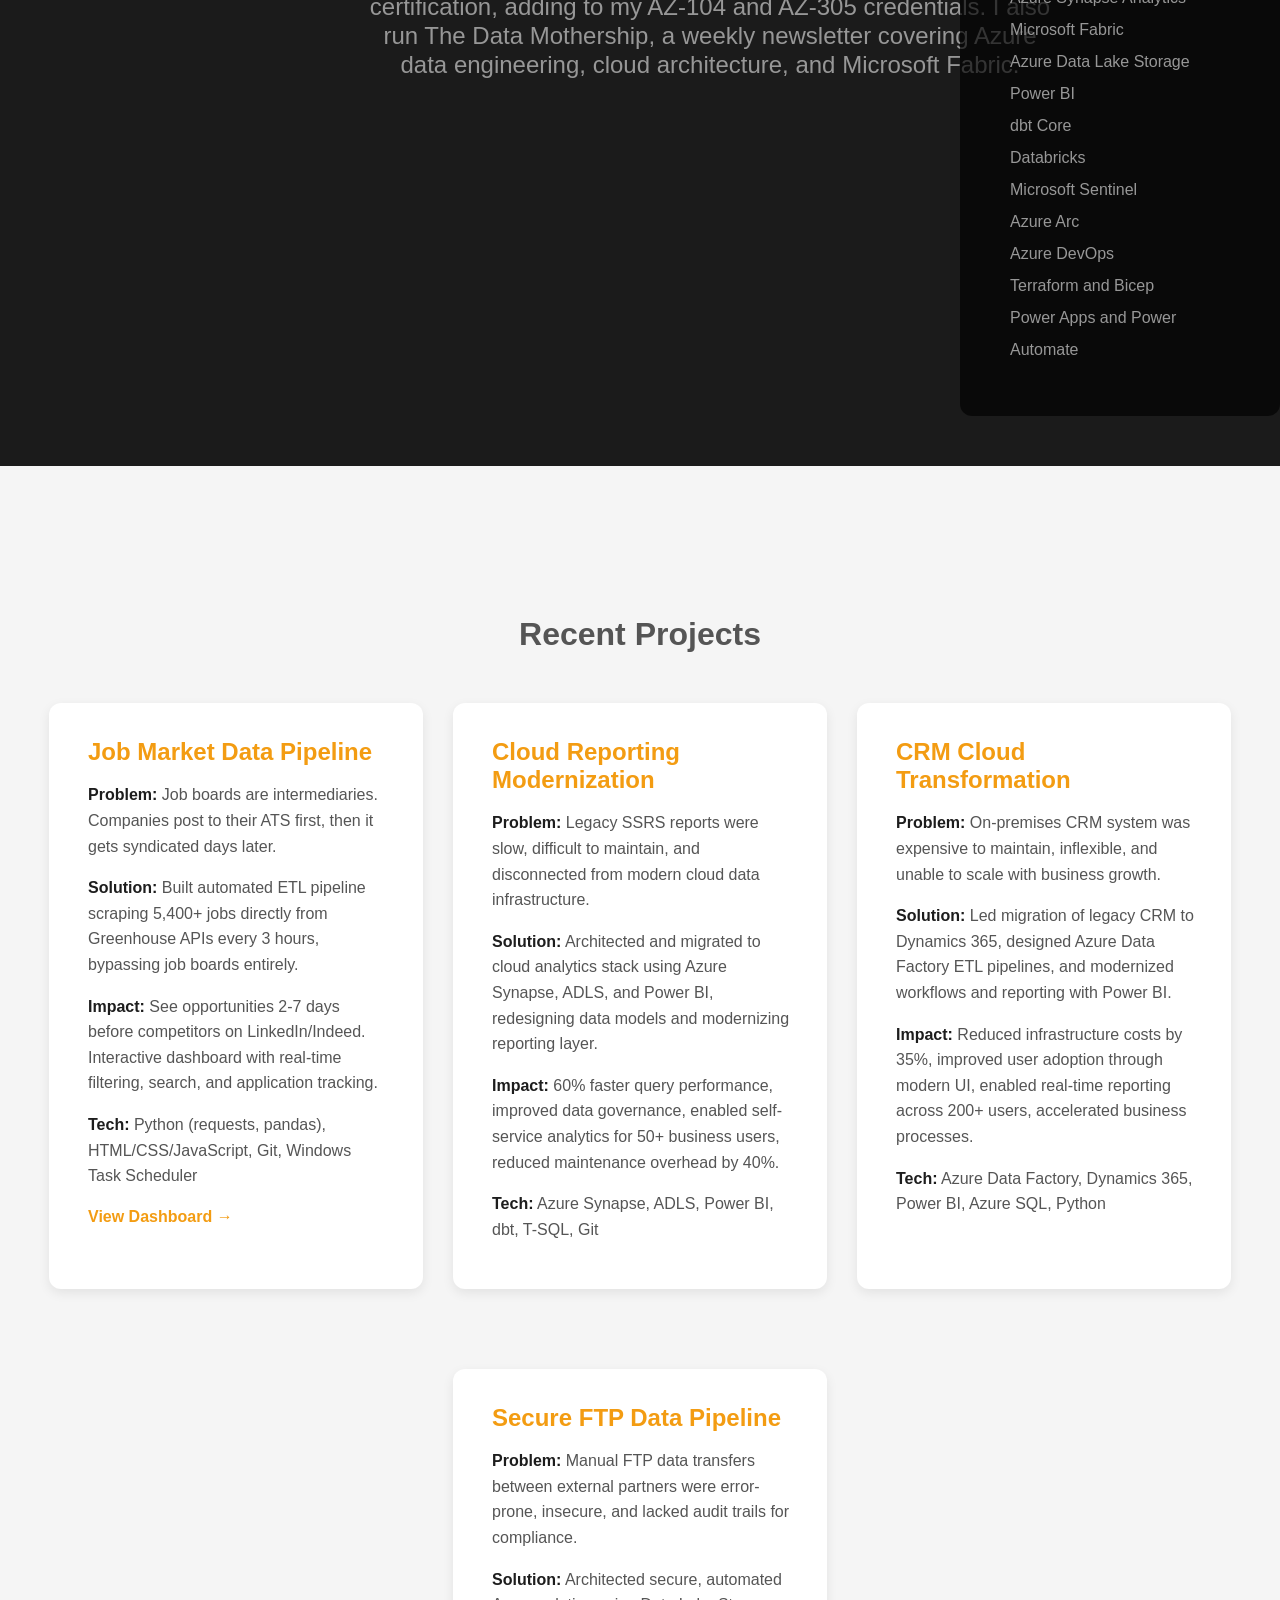
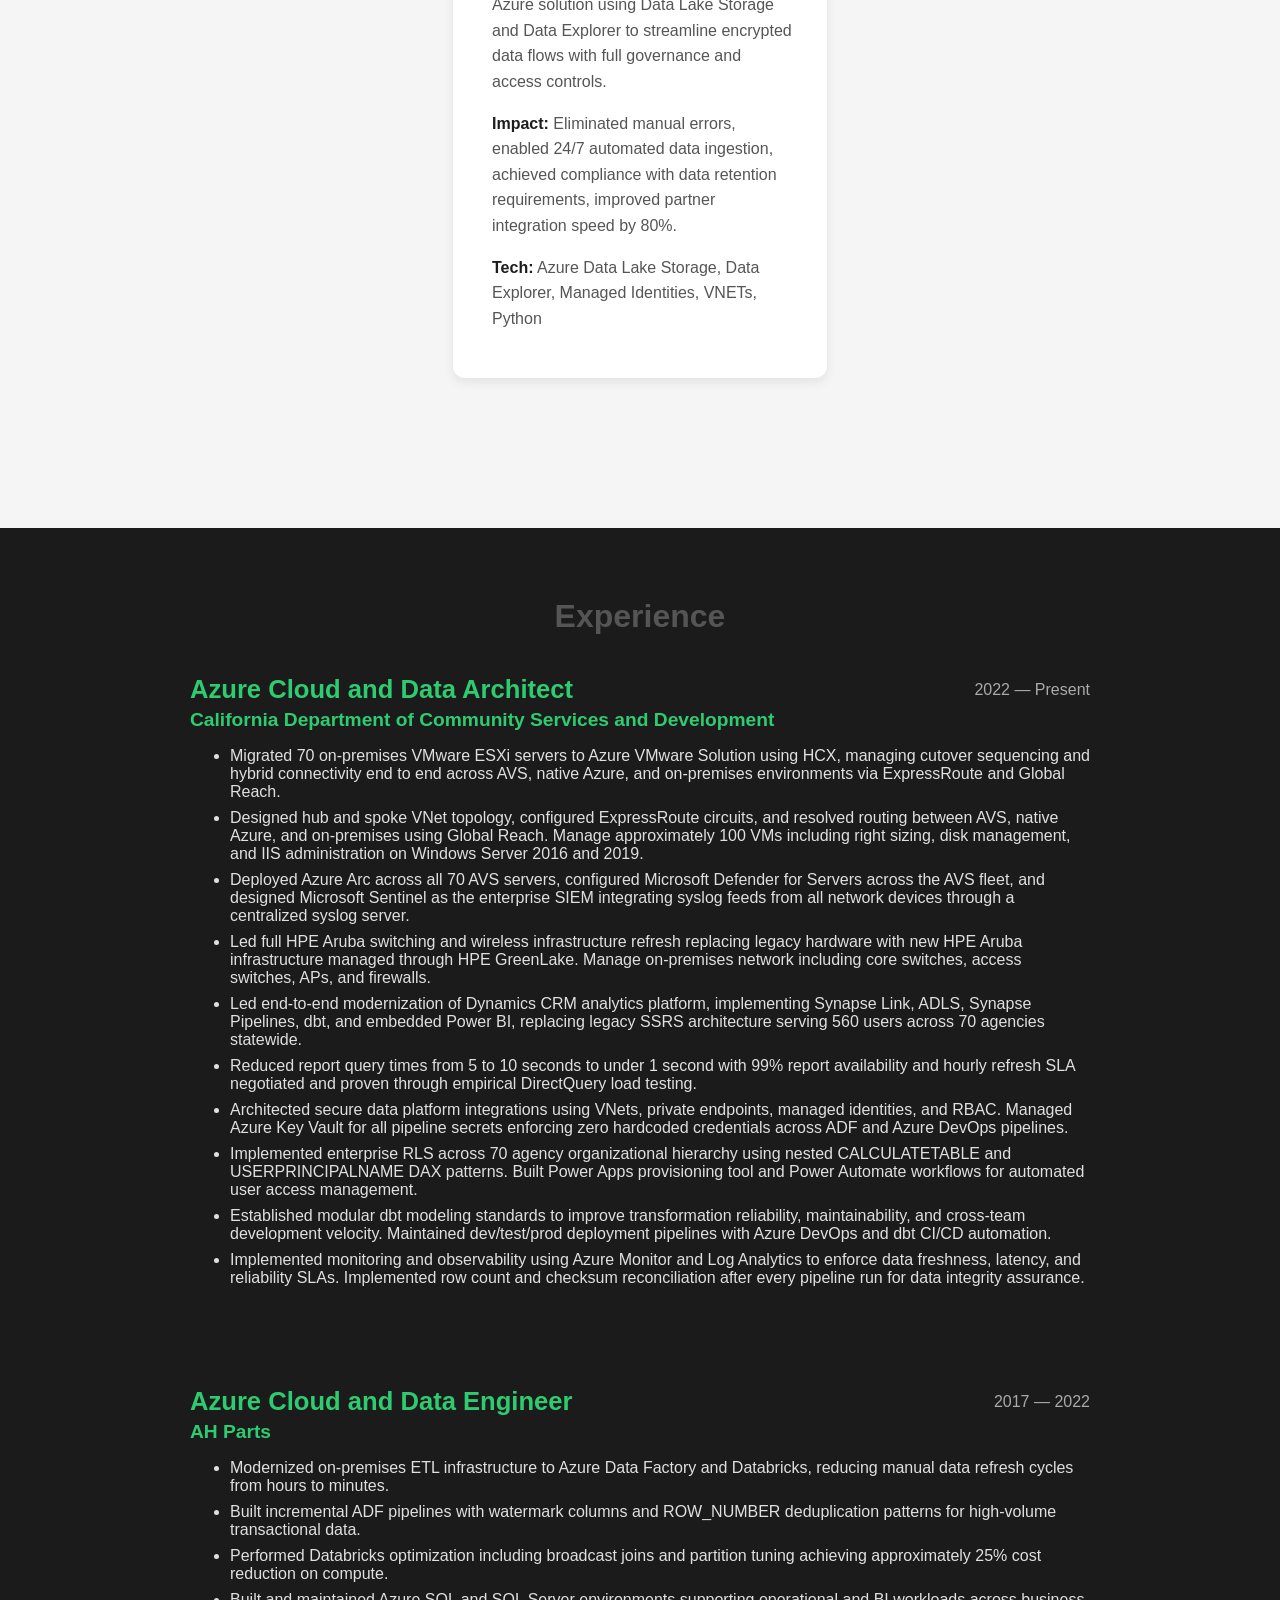
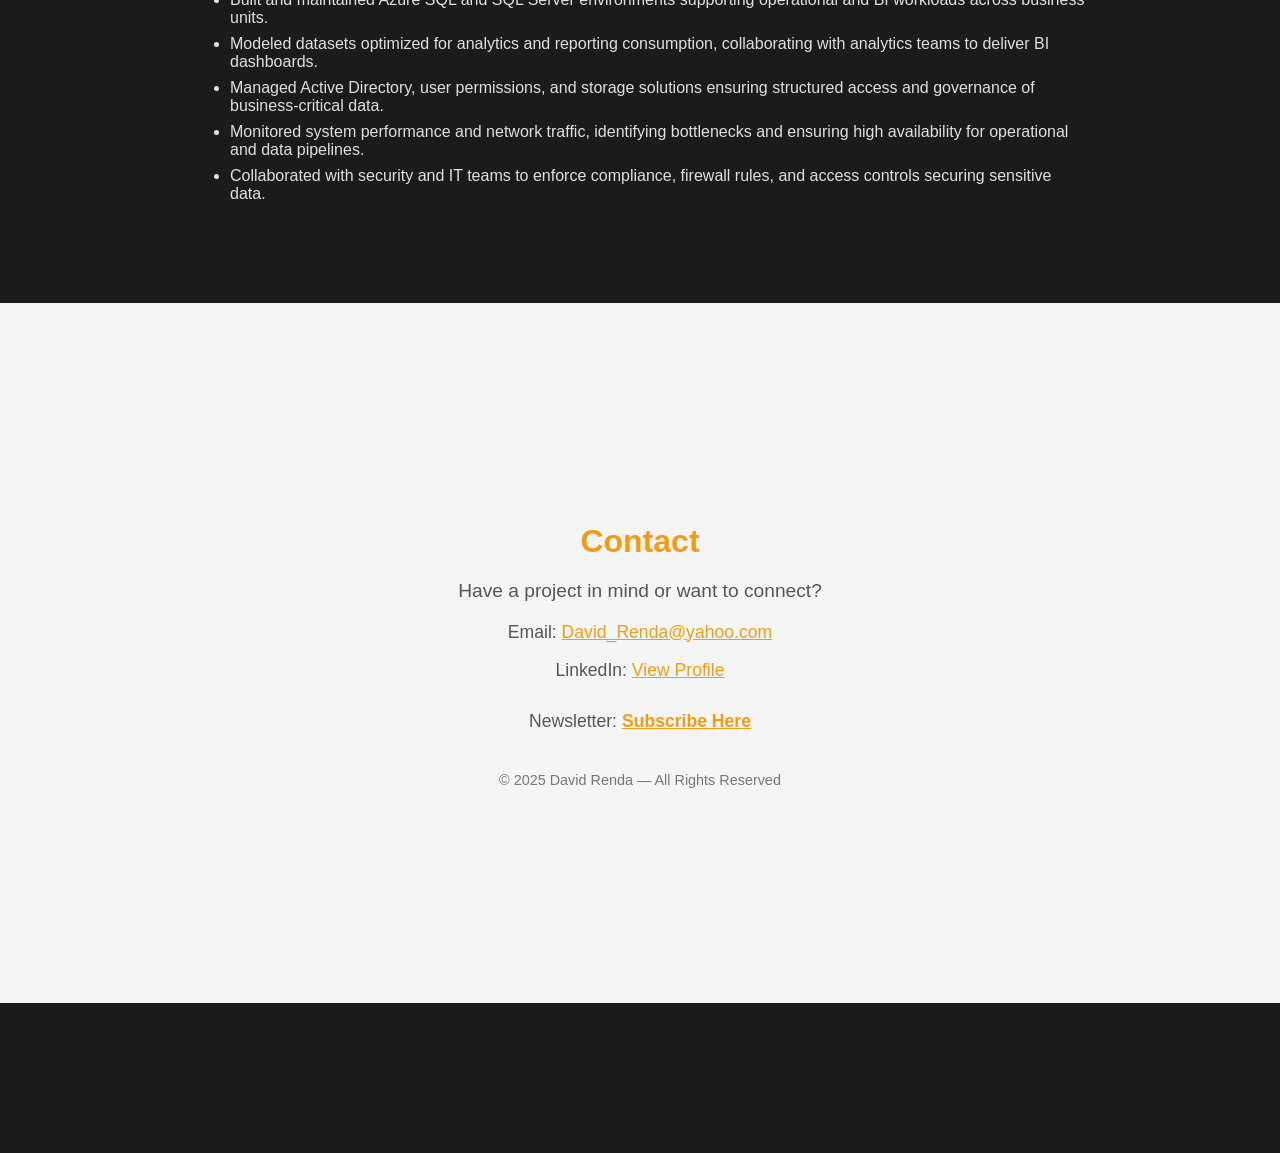
==== commit 3df9502e: "update website" ====
--- a/index.html
+++ b/index.html
@@ -815,7 +815,7 @@
       <div class="result" id="result"></div>
     </div>
     <div class="tagline">
-  Building solutions to keep your data fast and your business too.
+  Building Microsoft solutions to keep your data fast and your business too.
 </div>
   </div>
 </div>
